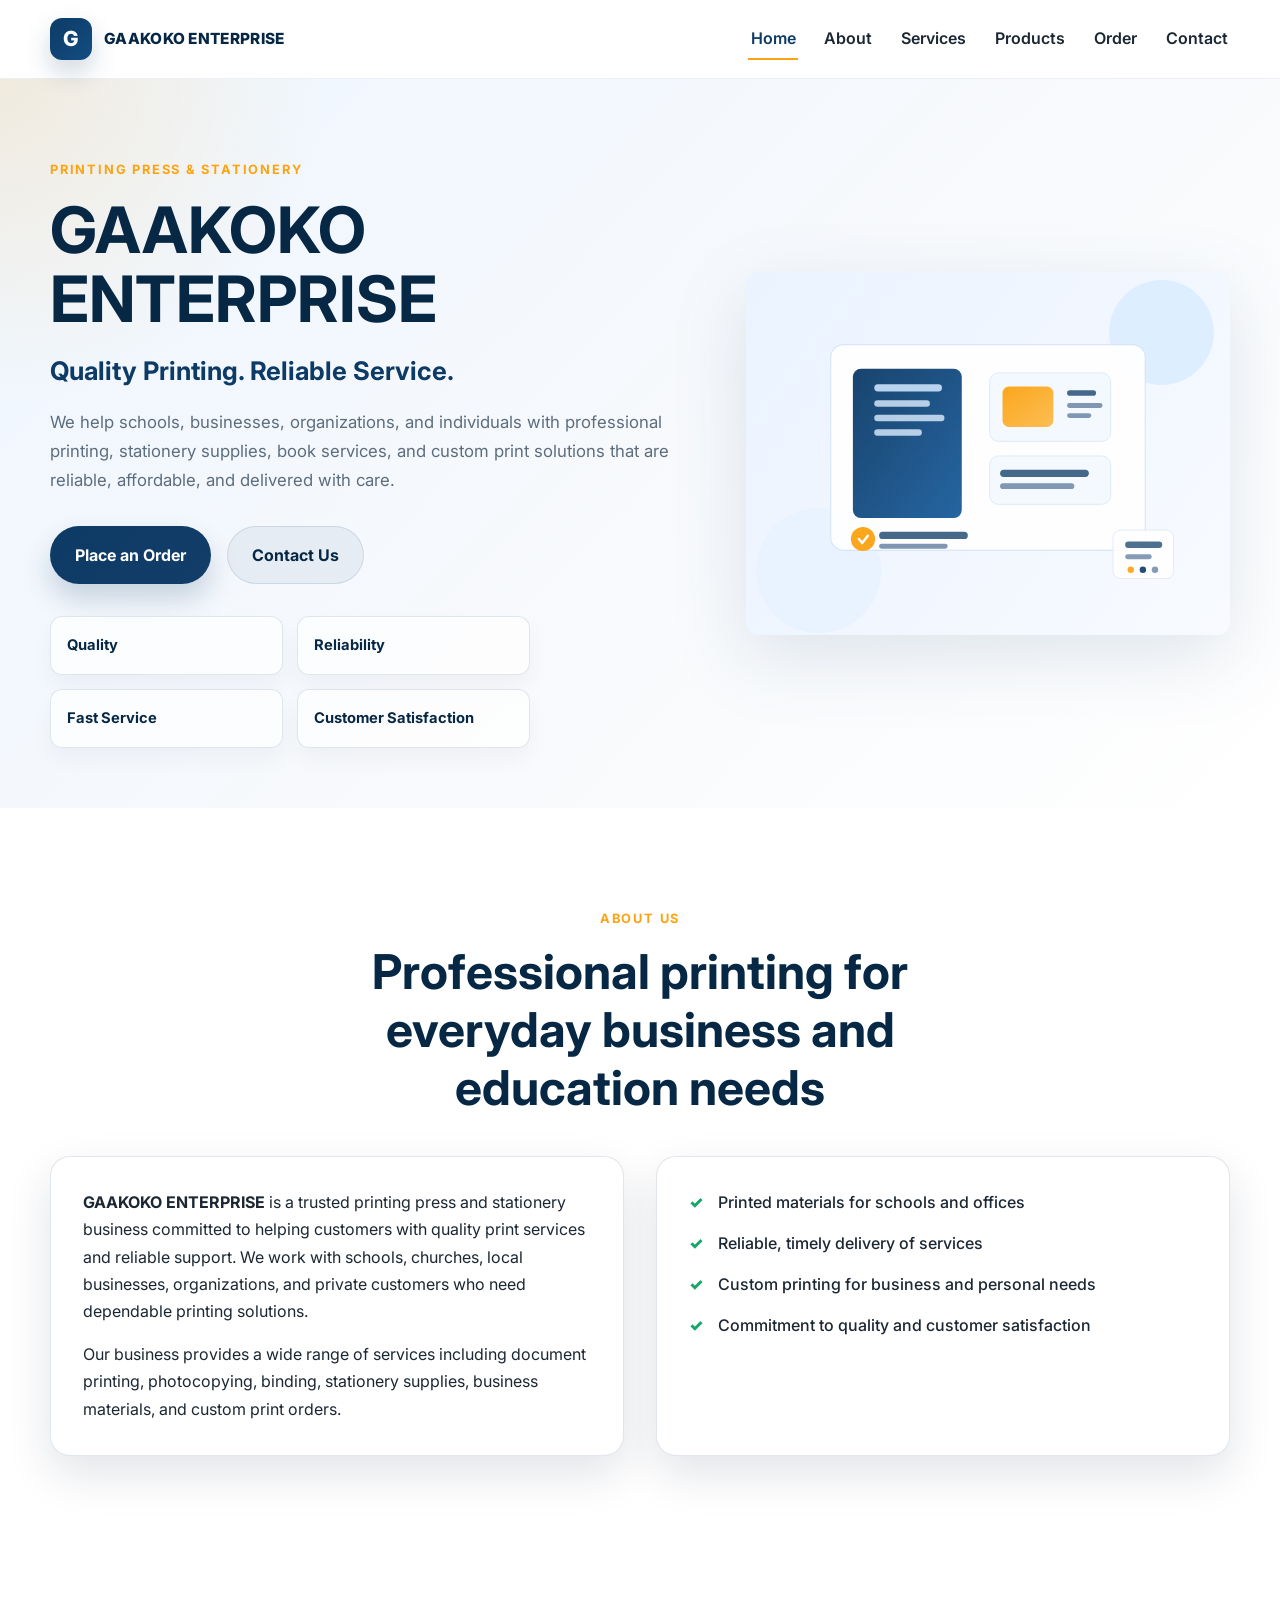
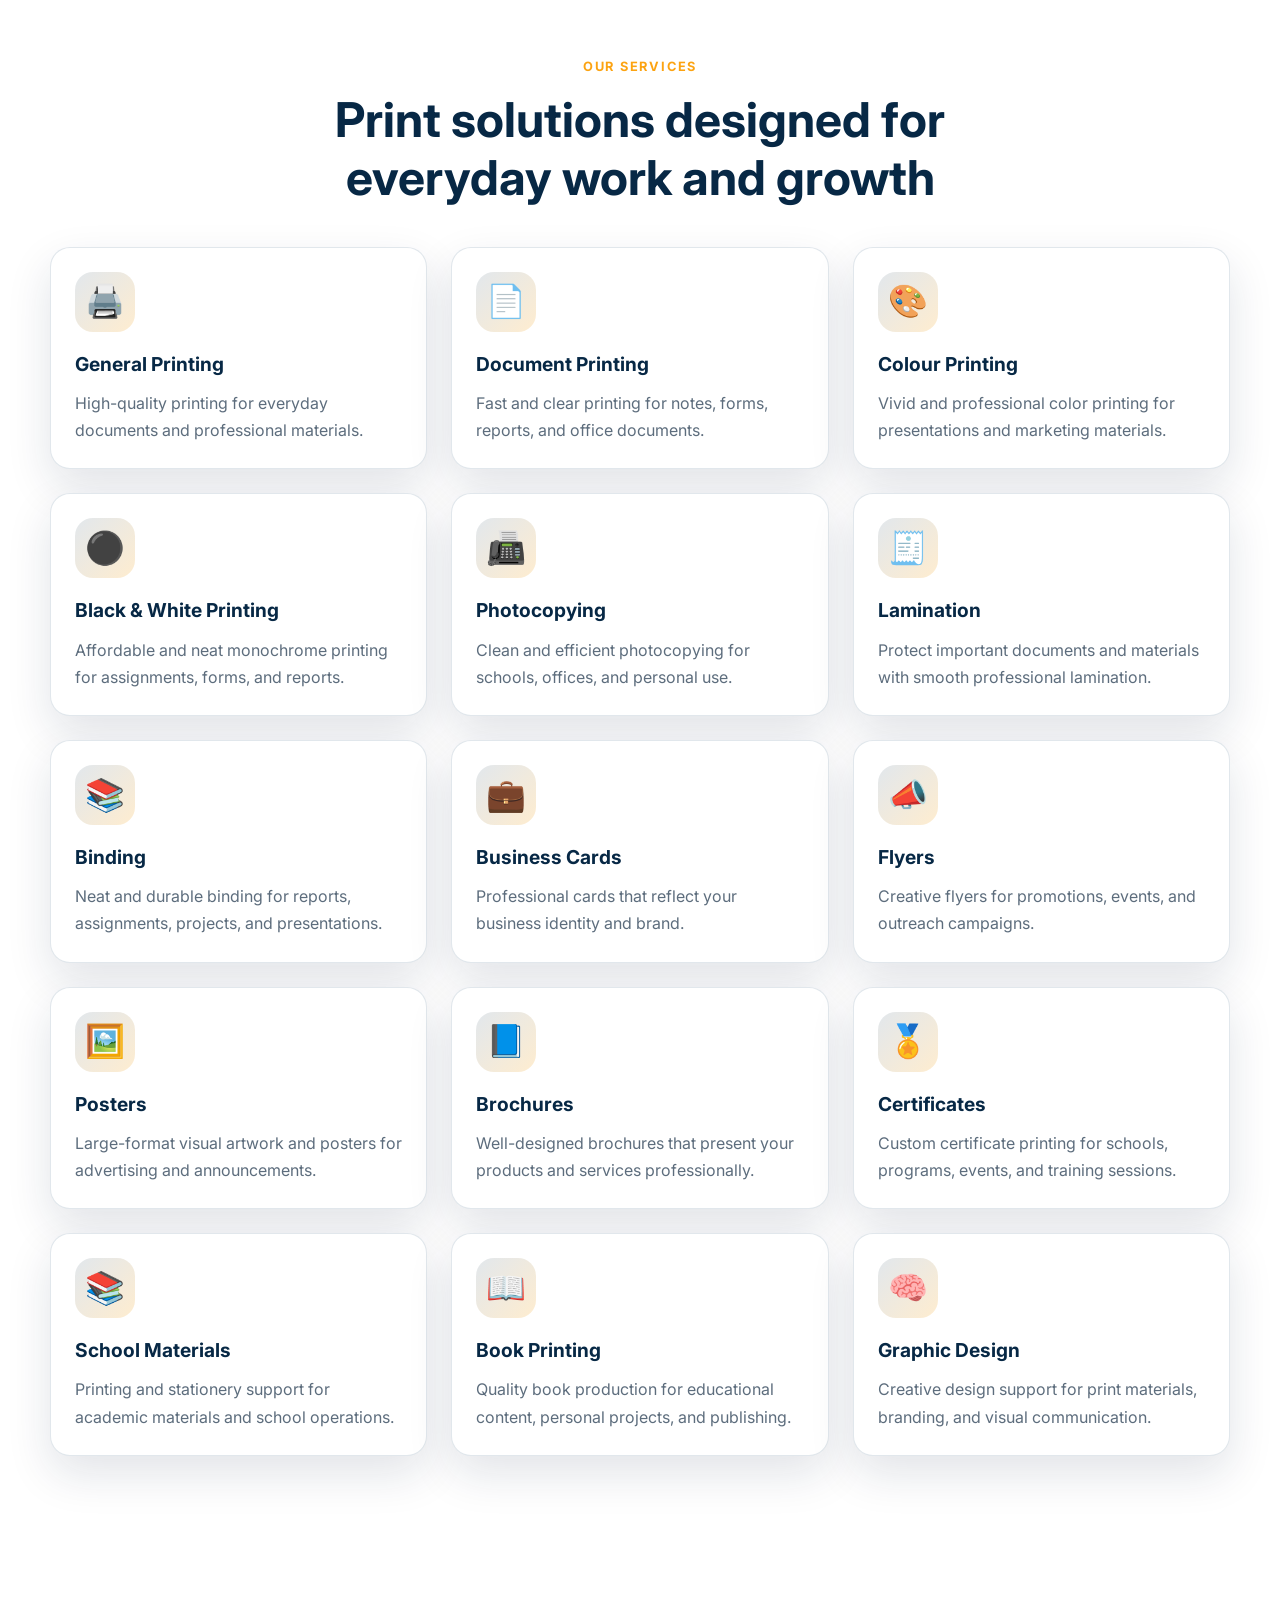
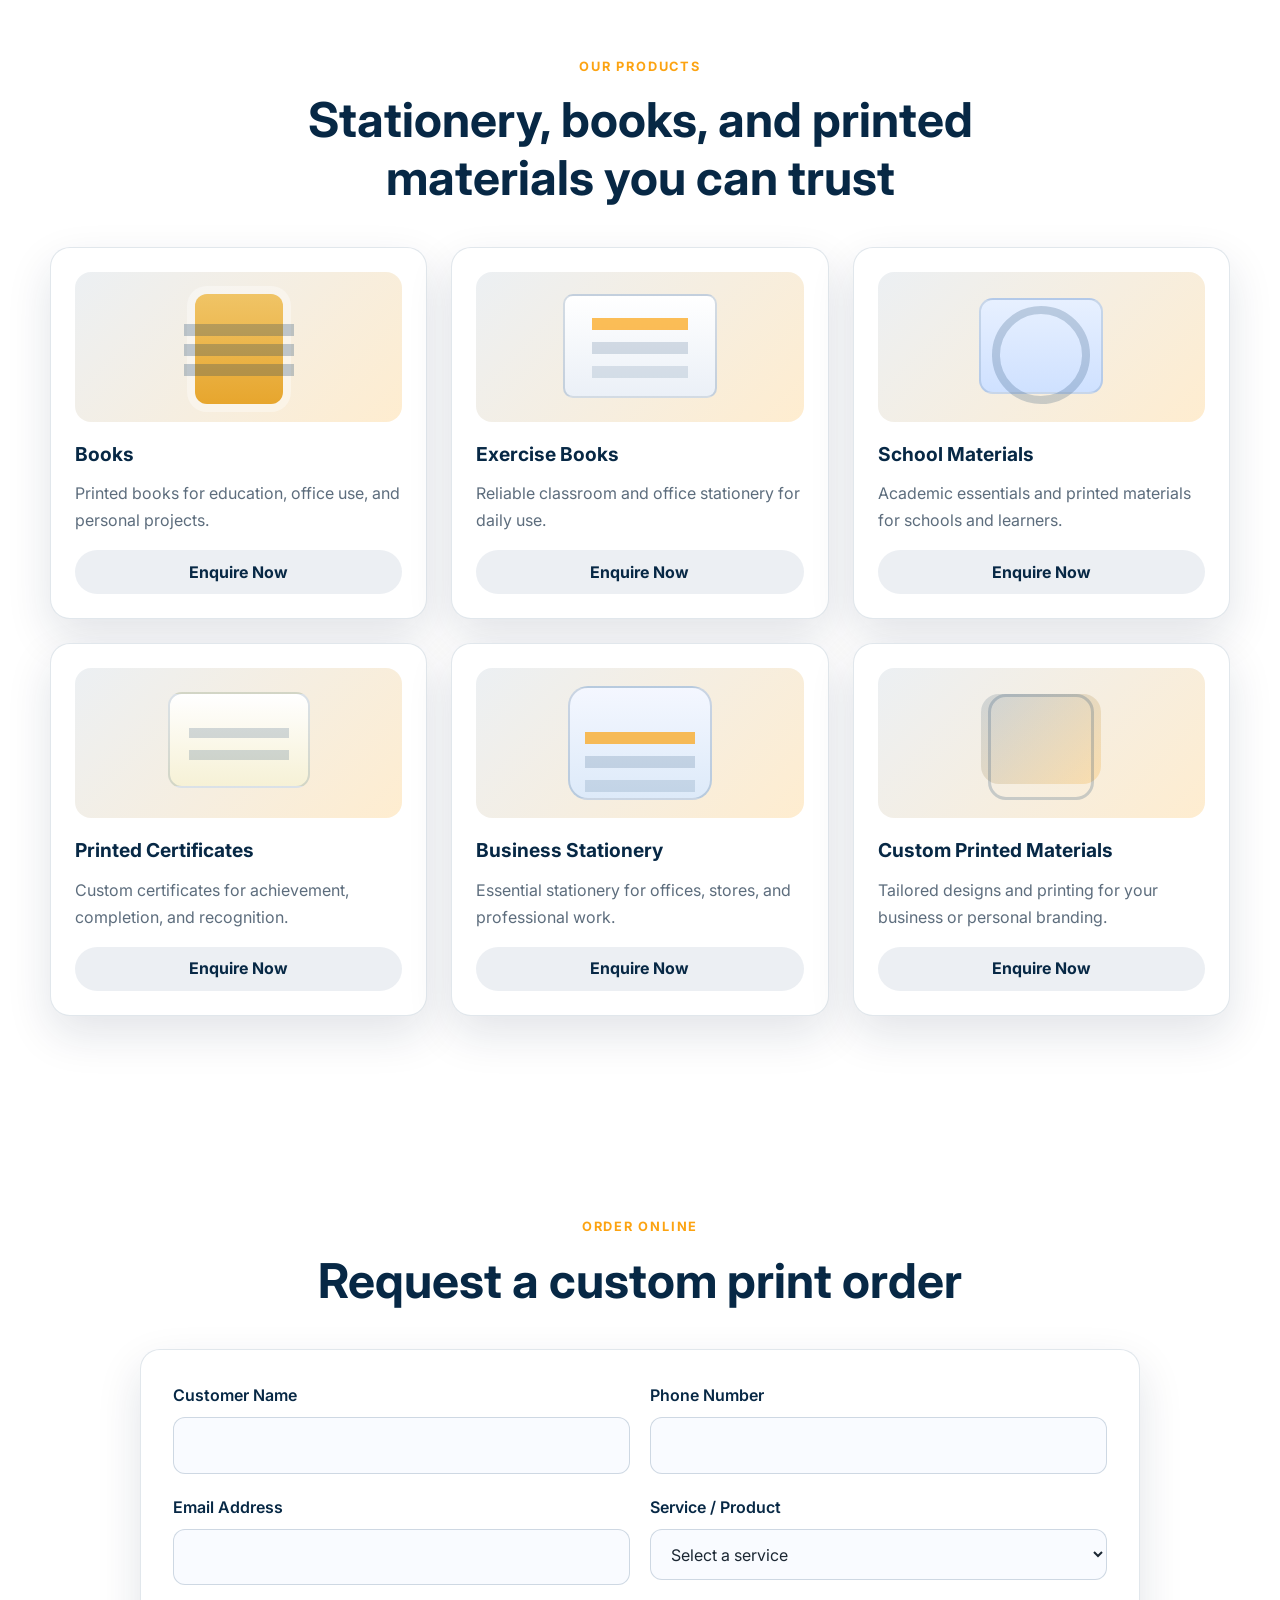
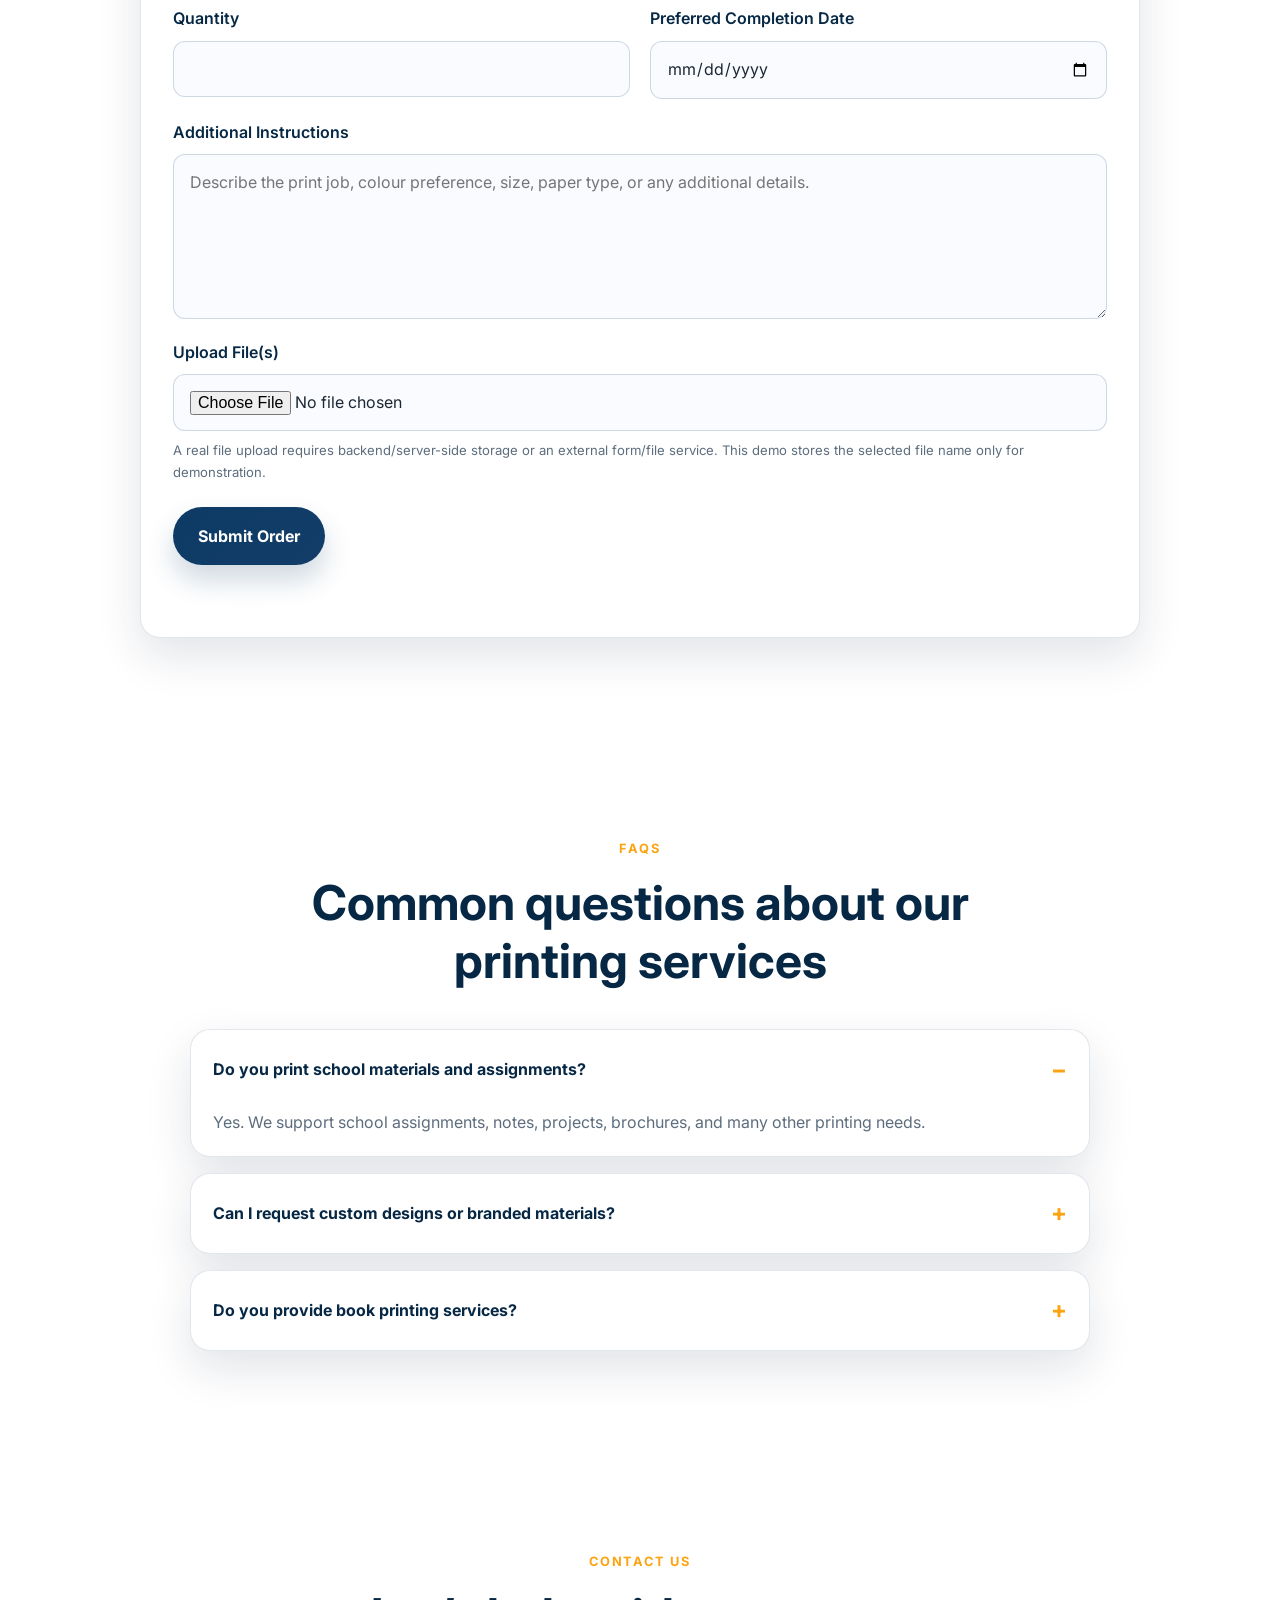
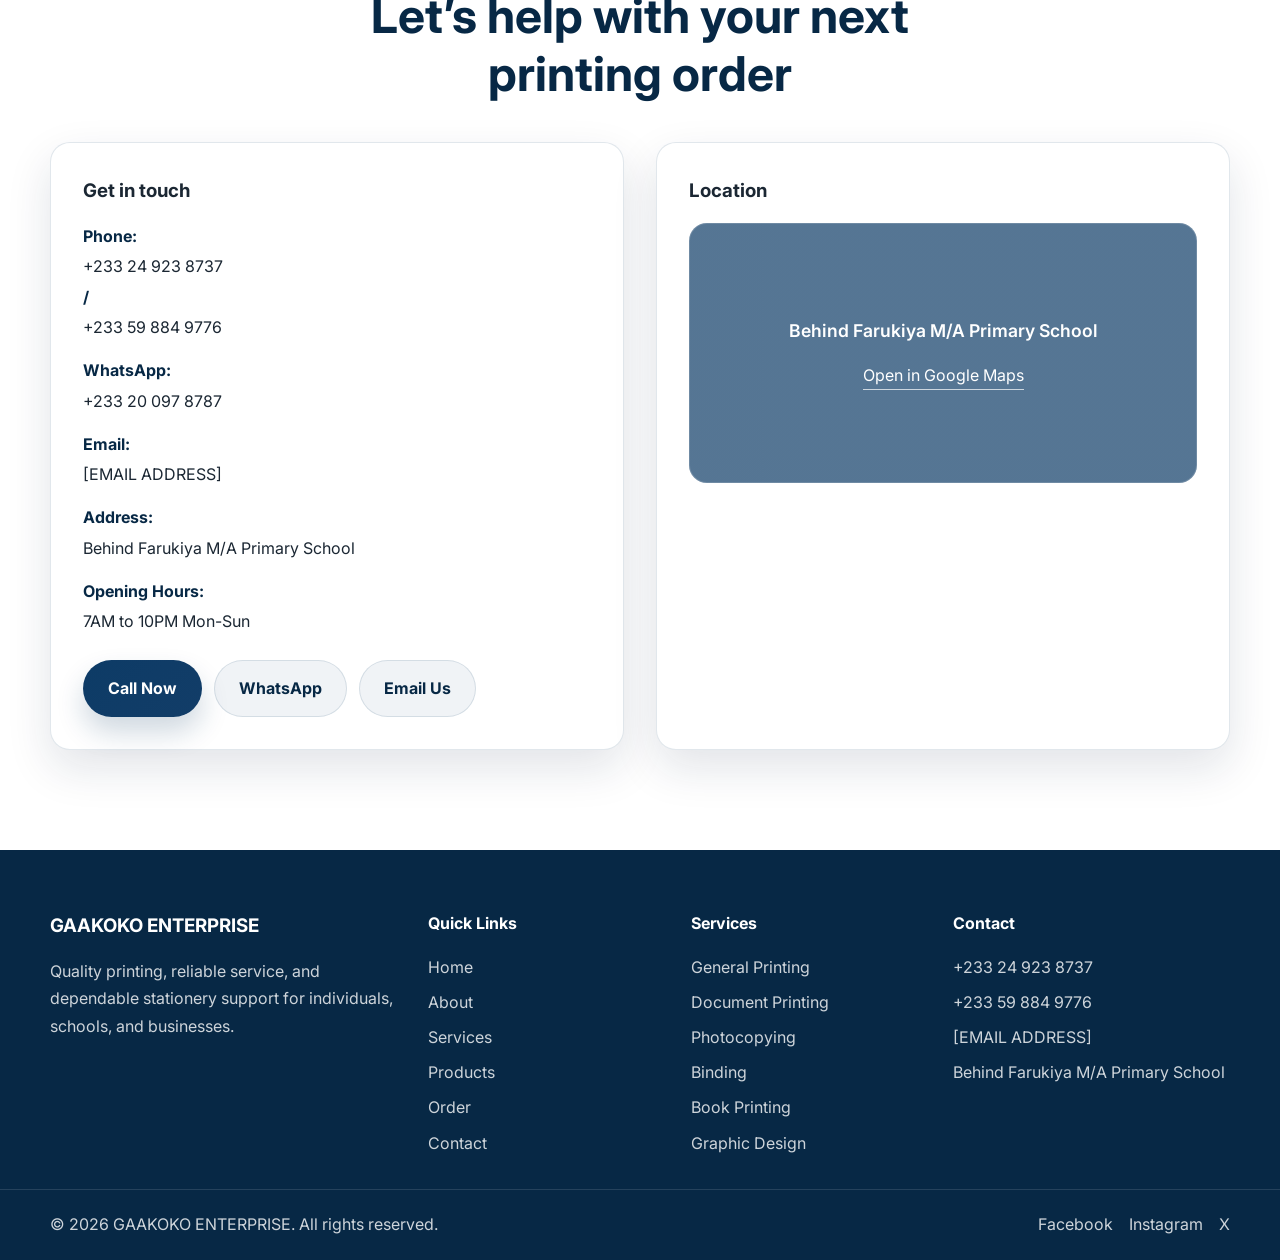
==== index.html @ 183b26bb "Initial website upload" ====
<!DOCTYPE html>
<html lang="en">
  <head>
    <meta charset="UTF-8" />
    <meta name="viewport" content="width=device-width, initial-scale=1.0" />
    <title>GAAKOKO ENTERPRISE | Quality Printing. Reliable Service.</title>
    <meta
      name="description"
      content="GAAKOKO ENTERPRISE provides quality printing, document services, book printing, stationery, and custom printing solutions for homes, schools, businesses, and organizations."
    />
    <meta
      name="keywords"
      content="GAAKOKO ENTERPRISE, printing press, stationery, book printing, document printing, photocopying, branding, Ghana printing business"
    />
    <meta property="og:title" content="GAAKOKO ENTERPRISE" />
    <meta
      property="og:description"
      content="Quality Printing. Reliable Service. Printing, stationery, books, and custom document services."
    />
    <meta property="og:type" content="website" />
    <meta property="og:image" content="images/hero-printing.svg" />
    <link rel="preconnect" href="https://fonts.googleapis.com" />
    <link rel="preconnect" href="https://fonts.gstatic.com" crossorigin />
    <link
      href="https://fonts.googleapis.com/css2?family=Inter:wght@400;500;600;700;800&display=swap"
      rel="stylesheet"
    />
    <link rel="stylesheet" href="style.css" />
  </head>
  <body>
    <header class="site-header">
      <nav class="navbar container" aria-label="Main navigation">
        <a href="#home" class="brand" aria-label="GAAKOKO ENTERPRISE home">
          <span class="brand-mark">G</span>
          <span class="brand-text">GAAKOKO ENTERPRISE</span>
        </a>

        <button class="nav-toggle" aria-label="Open menu" aria-expanded="false">
          <span></span>
          <span></span>
          <span></span>
        </button>

        <div class="nav-menu">
          <ul class="nav-links">
            <li><a href="#home">Home</a></li>
            <li><a href="#about">About</a></li>
            <li><a href="#services">Services</a></li>
            <li><a href="#products">Products</a></li>
            <li><a href="#order">Order</a></li>
            <li><a href="#contact">Contact</a></li>
          </ul>
        </div>
      </nav>
    </header>

    <main>
      <section id="home" class="hero">
        <div class="container hero-inner">
          <div class="hero-content reveal">
            <p class="eyebrow">Printing Press &amp; Stationery</p>
            <h1>GAAKOKO ENTERPRISE</h1>
            <p class="tagline">Quality Printing. Reliable Service.</p>
            <p class="hero-text">
              We help schools, businesses, organizations, and individuals with professional
              printing, stationery supplies, book services, and custom print solutions that are
              reliable, affordable, and delivered with care.
            </p>

            <div class="hero-actions">
              <a href="#order" class="btn btn-primary">Place an Order</a>
              <a href="#contact" class="btn btn-secondary">Contact Us</a>
            </div>

            <div class="hero-highlights" aria-label="Business values">
              <div><strong>Quality</strong></div>
              <div><strong>Reliability</strong></div>
              <div><strong>Fast Service</strong></div>
              <div><strong>Customer Satisfaction</strong></div>
            </div>
          </div>

          <div class="hero-visual reveal">
            <img
              src="images/hero-printing.svg"
              alt="Illustration of printing services and paper materials"
            />
          </div>
        </div>
      </section>

      <section id="about" class="section about">
        <div class="container">
          <div class="section-heading reveal">
            <p class="eyebrow">About Us</p>
            <h2>Professional printing for everyday business and education needs</h2>
          </div>

          <div class="about-grid">
            <div class="about-card reveal">
              <p>
                <strong>GAAKOKO ENTERPRISE</strong> is a trusted printing press and stationery
                business committed to helping customers with quality print services and reliable
                support. We work with schools, churches, local businesses, organizations, and
                private customers who need dependable printing solutions.
              </p>
              <p>
                Our business provides a wide range of services including document printing,
                photocopying, binding, stationery supplies, business materials, and custom print
                orders.
              </p>
            </div>

            <div class="about-card reveal">
              <ul class="check-list">
                <li>Printed materials for schools and offices</li>
                <li>Reliable, timely delivery of services</li>
                <li>Custom printing for business and personal needs</li>
                <li>Commitment to quality and customer satisfaction</li>
              </ul>
            </div>
          </div>
        </div>
      </section>

      <section id="services" class="section services">
        <div class="container">
          <div class="section-heading reveal">
            <p class="eyebrow">Our Services</p>
            <h2>Print solutions designed for everyday work and growth</h2>
          </div>

          <div class="card-grid">
            <article class="service-card reveal">
              <div class="icon">🖨️</div>
              <h3>General Printing</h3>
              <p>High-quality printing for everyday documents and professional materials.</p>
            </article>

            <article class="service-card reveal">
              <div class="icon">📄</div>
              <h3>Document Printing</h3>
              <p>Fast and clear printing for notes, forms, reports, and office documents.</p>
            </article>

            <article class="service-card reveal">
              <div class="icon">🎨</div>
              <h3>Colour Printing</h3>
              <p>Vivid and professional color printing for presentations and marketing materials.</p>
            </article>

            <article class="service-card reveal">
              <div class="icon">⚫</div>
              <h3>Black &amp; White Printing</h3>
              <p>Affordable and neat monochrome printing for assignments, forms, and reports.</p>
            </article>

            <article class="service-card reveal">
              <div class="icon">📠</div>
              <h3>Photocopying</h3>
              <p>Clean and efficient photocopying for schools, offices, and personal use.</p>
            </article>

            <article class="service-card reveal">
              <div class="icon">🧾</div>
              <h3>Lamination</h3>
              <p>Protect important documents and materials with smooth professional lamination.</p>
            </article>

            <article class="service-card reveal">
              <div class="icon">📚</div>
              <h3>Binding</h3>
              <p>Neat and durable binding for reports, assignments, projects, and presentations.</p>
            </article>

            <article class="service-card reveal">
              <div class="icon">💼</div>
              <h3>Business Cards</h3>
              <p>Professional cards that reflect your business identity and brand.</p>
            </article>

            <article class="service-card reveal">
              <div class="icon">📣</div>
              <h3>Flyers</h3>
              <p>Creative flyers for promotions, events, and outreach campaigns.</p>
            </article>

            <article class="service-card reveal">
              <div class="icon">🖼️</div>
              <h3>Posters</h3>
              <p>Large-format visual artwork and posters for advertising and announcements.</p>
            </article>

            <article class="service-card reveal">
              <div class="icon">📘</div>
              <h3>Brochures</h3>
              <p>Well-designed brochures that present your products and services professionally.</p>
            </article>

            <article class="service-card reveal">
              <div class="icon">🏅</div>
              <h3>Certificates</h3>
              <p>Custom certificate printing for schools, programs, events, and training sessions.</p>
            </article>

            <article class="service-card reveal">
              <div class="icon">📚</div>
              <h3>School Materials</h3>
              <p>Printing and stationery support for academic materials and school operations.</p>
            </article>

            <article class="service-card reveal">
              <div class="icon">📖</div>
              <h3>Book Printing</h3>
              <p>Quality book production for educational content, personal projects, and publishing.</p>
            </article>

            <article class="service-card reveal">
              <div class="icon">🧠</div>
              <h3>Graphic Design</h3>
              <p>Creative design support for print materials, branding, and visual communication.</p>
            </article>
          </div>
        </div>
      </section>

      <section id="products" class="section products">
        <div class="container">
          <div class="section-heading reveal">
            <p class="eyebrow">Our Products</p>
            <h2>Stationery, books, and printed materials you can trust</h2>
          </div>

          <div class="card-grid products-grid">
            <article class="product-card reveal">
              <div class="product-visual book" aria-hidden="true"></div>
              <h3>Books</h3>
              <p>Printed books for education, office use, and personal projects.</p>
              <button class="mini-btn" data-product="Books">Enquire Now</button>
            </article>

            <article class="product-card reveal">
              <div class="product-visual notebook" aria-hidden="true"></div>
              <h3>Exercise Books</h3>
              <p>Reliable classroom and office stationery for daily use.</p>
              <button class="mini-btn" data-product="Exercise Books">Enquire Now</button>
            </article>

            <article class="product-card reveal">
              <div class="product-visual school" aria-hidden="true"></div>
              <h3>School Materials</h3>
              <p>Academic essentials and printed materials for schools and learners.</p>
              <button class="mini-btn" data-product="School Materials">Enquire Now</button>
            </article>

            <article class="product-card reveal">
              <div class="product-visual certificate" aria-hidden="true"></div>
              <h3>Printed Certificates</h3>
              <p>Custom certificates for achievement, completion, and recognition.</p>
              <button class="mini-btn" data-product="Printed Certificates">Enquire Now</button>
            </article>

            <article class="product-card reveal">
              <div class="product-visual stationery" aria-hidden="true"></div>
              <h3>Business Stationery</h3>
              <p>Essential stationery for offices, stores, and professional work.</p>
              <button class="mini-btn" data-product="Business Stationery">Enquire Now</button>
            </article>

            <article class="product-card reveal">
              <div class="product-visual custom" aria-hidden="true"></div>
              <h3>Custom Printed Materials</h3>
              <p>Tailored designs and printing for your business or personal branding.</p>
              <button class="mini-btn" data-product="Custom Printed Materials">Enquire Now</button>
            </article>
          </div>
        </div>
      </section>

      <section id="order" class="section order">
        <div class="container">
          <div class="section-heading reveal">
            <p class="eyebrow">Order Online</p>
            <h2>Request a custom print order</h2>
          </div>

          <div class="order-wrapper reveal">
            <form id="orderForm" novalidate>
              <div class="form-grid">
                <div class="field">
                  <label for="customerName">Customer Name</label>
                  <input id="customerName" name="customerName" type="text" required />
                </div>

                <div class="field">
                  <label for="phoneNumber">Phone Number</label>
                  <input id="phoneNumber" name="phoneNumber" type="tel" required />
                </div>

                <div class="field">
                  <label for="emailAddress">Email Address</label>
                  <input id="emailAddress" name="emailAddress" type="email" required />
                </div>

                <div class="field">
                  <label for="serviceSelect">Service / Product</label>
                  <select id="serviceSelect" name="serviceSelect" required>
                    <option value="">Select a service</option>
                    <option value="General Printing">General Printing</option>
                    <option value="Document Printing">Document Printing</option>
                    <option value="Colour Printing">Colour Printing</option>
                    <option value="Black & White Printing">Black & White Printing</option>
                    <option value="Photocopying">Photocopying</option>
                    <option value="Lamination">Lamination</option>
                    <option value="Binding">Binding</option>
                    <option value="Business Cards">Business Cards</option>
                    <option value="Flyers">Flyers</option>
                    <option value="Posters">Posters</option>
                    <option value="Brochures">Brochures</option>
                    <option value="Certificates">Certificates</option>
                    <option value="School Materials">School Materials</option>
                    <option value="Book Printing">Book Printing</option>
                    <option value="Graphic Design">Graphic Design</option>
                    <option value="Books">Books</option>
                    <option value="Exercise Books">Exercise Books</option>
                    <option value="Business Stationery">Business Stationery</option>
                    <option value="Custom Printed Materials">Custom Printed Materials</option>
                  </select>
                </div>

                <div class="field">
                  <label for="quantity">Quantity</label>
                  <input id="quantity" name="quantity" type="number" min="1" required />
                </div>

                <div class="field">
                  <label for="completionDate">Preferred Completion Date</label>
                  <input id="completionDate" name="completionDate" type="date" required />
                </div>

                <div class="field full-width">
                  <label for="instructions">Additional Instructions</label>
                  <textarea
                    id="instructions"
                    name="instructions"
                    rows="5"
                    placeholder="Describe the print job, colour preference, size, paper type, or any additional details."
                  ></textarea>
                </div>

                <div class="field full-width upload-field">
                  <label for="fileUpload">Upload File(s)</label>
                  <input id="fileUpload" name="fileUpload" type="file" accept=".pdf,.doc,.docx,.png,.jpg,.jpeg,.psd,.cdr" />
                  <small>
                    A real file upload requires backend/server-side storage or an external form/file
                    service. This demo stores the selected file name only for demonstration.
                  </small>
                </div>
              </div>

              <div class="form-actions">
                <button type="submit" class="btn btn-primary submit-btn">Submit Order</button>
              </div>

              <div id="formMessage" class="form-message" aria-live="polite"></div>
            </form>
          </div>
        </div>
      </section>

      <section class="section faq">
        <div class="container">
          <div class="section-heading reveal">
            <p class="eyebrow">FAQs</p>
            <h2>Common questions about our printing services</h2>
          </div>

          <div class="faq-list reveal">
            <div class="faq-item active">
              <button class="faq-question" type="button" aria-expanded="true">
                Do you print school materials and assignments?
              </button>
              <div class="faq-answer">
                <p>Yes. We support school assignments, notes, projects, brochures, and many other printing needs.</p>
              </div>
            </div>

            <div class="faq-item">
              <button class="faq-question" type="button" aria-expanded="false">
                Can I request custom designs or branded materials?
              </button>
              <div class="faq-answer">
                <p>Yes. We can help with custom printed materials and design support for business and personal use.</p>
              </div>
            </div>

            <div class="faq-item">
              <button class="faq-question" type="button" aria-expanded="false">
                Do you provide book printing services?
              </button>
              <div class="faq-answer">
                <p>Yes. We offer book printing services and other stationery and publication support.</p>
              </div>
            </div>
          </div>
        </div>
      </section>

      <section id="contact" class="section contact">
        <div class="container">
          <div class="section-heading reveal">
            <p class="eyebrow">Contact Us</p>
            <h2>Let’s help with your next printing order</h2>
          </div>

          <div class="contact-grid">
            <div class="contact-card reveal">
              <h3>Get in touch</h3>
              <ul class="contact-list">
                <li>
                  <span>Phone:</span>
                  <a href="tel:+233249238737">+233 24 923 8737</a>
                  <span>/</span>
                  <a href="tel:+233598849776">+233 59 884 9776</a>
                </li>
                <li>
                  <span>WhatsApp:</span>
                  <a href="https://wa.me/233200978787" target="_blank" rel="noreferrer">+233 20 097 8787</a>
                </li>
                <li>
                  <span>Email:</span>
                  <a href="mailto:[EMAIL ADDRESS]">[EMAIL ADDRESS]</a>
                </li>
                <li>
                  <span>Address:</span>
                  <p>Behind Farukiya M/A Primary School</p>
                </li>
                <li>
                  <span>Opening Hours:</span>
                  <p>7AM to 10PM Mon-Sun</p>
                </li>
              </ul>

              <div class="contact-actions">
                <a href="tel:+233249238737" class="btn btn-primary">Call Now</a>
                <a href="https://wa.me/233200978787" class="btn btn-secondary" target="_blank" rel="noreferrer">WhatsApp</a>
                <a href="mailto:[EMAIL ADDRESS]" class="btn btn-secondary">Email Us</a>
              </div>
            </div>

            <div class="map-card reveal">
              <h3>Location</h3>
              <div class="map-box" aria-label="Business location map placeholder">
                <p>Behind Farukiya M/A Primary School</p>
                <a
                  href="https://maps.google.com/?q=Behind+Farukiya+M%2FA+Primary+School"
                  target="_blank"
                  rel="noreferrer"
                >
                  Open in Google Maps
                </a>
              </div>
            </div>
          </div>
        </div>
      </section>
    </main>

    <footer class="site-footer">
      <div class="container footer-grid">
        <div>
          <h3>GAAKOKO ENTERPRISE</h3>
          <p>
            Quality printing, reliable service, and dependable stationery support for individuals,
            schools, and businesses.
          </p>
        </div>

        <div>
          <h4>Quick Links</h4>
          <ul>
            <li><a href="#home">Home</a></li>
            <li><a href="#about">About</a></li>
            <li><a href="#services">Services</a></li>
            <li><a href="#products">Products</a></li>
            <li><a href="#order">Order</a></li>
            <li><a href="#contact">Contact</a></li>
          </ul>
        </div>

        <div>
          <h4>Services</h4>
          <ul>
            <li>General Printing</li>
            <li>Document Printing</li>
            <li>Photocopying</li>
            <li>Binding</li>
            <li>Book Printing</li>
            <li>Graphic Design</li>
          </ul>
        </div>

        <div>
          <h4>Contact</h4>
          <ul>
            <li>+233 24 923 8737</li>
            <li>+233 59 884 9776</li>
            <li>[EMAIL ADDRESS]</li>
            <li>Behind Farukiya M/A Primary School</li>
          </ul>
        </div>
      </div>

      <div class="footer-bottom">
        <div class="container footer-bottom-inner">
          <p>© <span id="year"></span> GAAKOKO ENTERPRISE. All rights reserved.</p>
          <div class="socials" aria-label="Social media">
            <a href="#" aria-label="Facebook">Facebook</a>
            <a href="#" aria-label="Instagram">Instagram</a>
            <a href="#" aria-label="X">X</a>
          </div>
        </div>
      </div>
    </footer>

    <button class="scroll-top" type="button" aria-label="Scroll to top">↑</button>

    <script src="script.js"></script>
  </body>
</html>
---- style.css ----
* {
  margin: 0;
  padding: 0;
  box-sizing: border-box;
}

:root {
  --primary: #0d3b66;
  --primary-dark: #072845;
  --accent: #fca311;
  --accent-soft: #ffd166;
  --secondary: #d9eaf7;
  --light: #f7f9fc;
  --white: #ffffff;
  --text: #1b2733;
  --muted: #5d6d7d;
  --border: rgba(13, 59, 102, 0.12);
  --shadow: 0 18px 45px rgba(16, 35, 63, 0.12);
  --radius: 20px;
  --radius-sm: 12px;
  --container: 1180px;
}

html {
  scroll-behavior: smooth;
}

body {
  font-family: "Inter", sans-serif;
  color: var(--text);
  background: var(--white);
  line-height: 1.7;
}

img {
  max-width: 100%;
  display: block;
}

a {
  text-decoration: none;
  color: inherit;
}

button,
input,
select,
textarea {
  font: inherit;
}

button {
  cursor: pointer;
}

.container {
  width: min(var(--container), calc(100% - 2rem));
  margin: 0 auto;
}

.section {
  padding: 100px 0;
}

.eyebrow {
  font-size: 0.8rem;
  letter-spacing: 0.14em;
  text-transform: uppercase;
  color: var(--accent);
  font-weight: 700;
  margin-bottom: 14px;
}

.section-heading {
  margin-bottom: 2.5rem;
  text-align: center;
}

.section-heading h2 {
  font-size: clamp(2rem, 4vw, 3rem);
  color: var(--primary-dark);
  line-height: 1.2;
  max-width: 700px;
  margin: 0 auto;
}

.site-header {
  position: sticky;
  top: 0;
  z-index: 1000;
  background: rgba(255, 255, 255, 0.96);
  backdrop-filter: blur(10px);
  border-bottom: 1px solid rgba(13, 59, 102, 0.08);
}

.navbar {
  display: flex;
  align-items: center;
  justify-content: space-between;
  min-height: 78px;
  position: relative;
}

.brand {
  display: inline-flex;
  align-items: center;
  gap: 0.75rem;
  font-weight: 800;
  color: var(--primary-dark);
}

.brand-mark {
  width: 42px;
  height: 42px;
  background: linear-gradient(135deg, var(--primary), #134d82);
  color: var(--white);
  border-radius: 12px;
  display: grid;
  place-items: center;
  font-size: 1.3rem;
  box-shadow: 0 12px 26px rgba(13, 59, 102, 0.2);
}

.brand-text {
  font-size: 0.96rem;
  letter-spacing: 0.02em;
}

.nav-menu {
  display: flex;
  align-items: center;
}

.nav-links {
  display: flex;
  align-items: center;
  gap: 1.5rem;
  list-style: none;
}

.nav-links a {
  position: relative;
  color: var(--text);
  font-weight: 600;
  padding: 0.5rem 0.15rem;
  transition: color 0.2s ease;
}

.nav-links a::after {
  content: "";
  position: absolute;
  left: 0;
  bottom: -4px;
  width: 100%;
  height: 2px;
  background: var(--accent);
  transform: scaleX(0);
  transform-origin: left;
  transition: transform 0.25s ease;
}

.nav-links a:hover,
.nav-links a.active {
  color: var(--primary);
}

.nav-links a:hover::after,
.nav-links a.active::after {
  transform: scaleX(1);
}

.nav-toggle {
  display: none;
  border: none;
  background: transparent;
  width: 46px;
  height: 46px;
  border-radius: 12px;
  position: relative;
}

.nav-toggle span {
  display: block;
  width: 24px;
  height: 3px;
  background: var(--primary-dark);
  border-radius: 999px;
  margin: 5px auto;
  transition: transform 0.25s ease, opacity 0.25s ease;
}

.hero {
  background:
    radial-gradient(circle at top left, rgba(252, 163, 17, 0.14), transparent 22%),
    linear-gradient(135deg, #eef6ff 0%, #f7f9fc 52%, #ffffff 100%);
  padding: 80px 0 60px;
}

.hero-inner {
  display: grid;
  grid-template-columns: 1.15fr 0.85fr;
  align-items: center;
  gap: 2.5rem;
}

.hero-content h1 {
  font-size: clamp(2.5rem, 5vw, 4.25rem);
  line-height: 1.08;
  margin-bottom: 1rem;
  color: var(--primary-dark);
}

.tagline {
  font-size: clamp(1.15rem, 2vw, 1.6rem);
  color: var(--primary);
  font-weight: 700;
  margin-bottom: 1rem;
}

.hero-text {
  max-width: 620px;
  color: var(--muted);
  font-size: 1.05rem;
}

.hero-actions {
  display: flex;
  flex-wrap: wrap;
  gap: 1rem;
  margin-top: 2rem;
}

.btn {
  display: inline-flex;
  align-items: center;
  justify-content: center;
  min-height: 52px;
  padding: 0.9rem 1.5rem;
  border-radius: 999px;
  font-weight: 700;
  border: 1px solid transparent;
  transition: transform 0.2s ease, box-shadow 0.2s ease, background 0.2s ease;
}

.btn:hover {
  transform: translateY(-2px);
}

.btn-primary {
  background: linear-gradient(135deg, var(--primary), #123d68);
  color: var(--white);
  box-shadow: 0 15px 28px rgba(13, 59, 102, 0.2);
}

.btn-secondary {
  background: rgba(13, 59, 102, 0.06);
  color: var(--primary-dark);
  border-color: rgba(13, 59, 102, 0.12);
}

.hero-highlights {
  display: grid;
  grid-template-columns: repeat(2, minmax(160px, 1fr));
  gap: 0.85rem;
  margin-top: 2rem;
  max-width: 480px;
}

.hero-highlights div {
  background: rgba(255, 255, 255, 0.7);
  border: 1px solid var(--border);
  border-radius: var(--radius-sm);
  padding: 1rem 1rem;
  font-size: 0.92rem;
  color: var(--primary-dark);
  box-shadow: 0 12px 22px rgba(17, 28, 46, 0.04);
}

.hero-visual {
  display: flex;
  justify-content: center;
  align-items: center;
}

.hero-visual img {
  width: min(100%, 520px);
  filter: drop-shadow(0 22px 36px rgba(13, 59, 102, 0.12));
}

.about-grid,
.contact-grid {
  display: grid;
  grid-template-columns: repeat(2, minmax(0, 1fr));
  gap: 2rem;
}

.about-card,
.contact-card,
.map-card,
.order-wrapper,
.faq-item,
.service-card,
.product-card {
  background: var(--white);
  border-radius: var(--radius);
  border: 1px solid var(--border);
  box-shadow: var(--shadow);
}

.about-card,
.contact-card,
.map-card,
.order-wrapper {
  padding: 2rem;
}

.about-card p + p {
  margin-top: 1rem;
}

.check-list {
  list-style: none;
  display: grid;
  gap: 0.85rem;
  padding-left: 0;
}

.check-list li {
  position: relative;
  padding-left: 1.8rem;
  color: var(--text);
  font-weight: 500;
}

.check-list li::before {
  content: "✓";
  position: absolute;
  left: 0;
  top: 0;
  color: #1aa66a;
  font-weight: 900;
}

.card-grid {
  display: grid;
  grid-template-columns: repeat(3, minmax(0, 1fr));
  gap: 1.5rem;
}

.service-card,
.product-card {
  padding: 1.5rem;
  transition: transform 0.25s ease, box-shadow 0.25s ease, border-color 0.25s ease;
}

.service-card:hover,
.product-card:hover {
  transform: translateY(-6px);
  border-color: rgba(13, 59, 102, 0.18);
  box-shadow: 0 22px 38px rgba(17, 28, 46, 0.12);
}

.icon {
  width: 60px;
  height: 60px;
  border-radius: 18px;
  display: grid;
  place-items: center;
  font-size: 2rem;
  background: linear-gradient(135deg, rgba(13, 59, 102, 0.12), rgba(252, 163, 17, 0.2));
  margin-bottom: 1rem;
}

.service-card h3,
.product-card h3 {
  color: var(--primary-dark);
  font-size: 1.2rem;
  margin-bottom: 0.6rem;
}

.service-card p,
.product-card p {
  color: var(--muted);
}

.products-grid {
  grid-template-columns: repeat(3, minmax(0, 1fr));
}

.product-visual {
  height: 150px;
  border-radius: 16px;
  margin-bottom: 1rem;
  position: relative;
  overflow: hidden;
  background: linear-gradient(135deg, rgba(13, 59, 102, 0.08), rgba(252, 163, 17, 0.2));
}

.product-visual::before,
.product-visual::after {
  content: "";
  position: absolute;
}

.book::before {
  width: 88px;
  height: 110px;
  background: linear-gradient(180deg, #f0c466, #e7a62e);
  left: 50%;
  top: 22px;
  transform: translateX(-50%);
  border-radius: 12px;
  box-shadow: 0 0 0 8px rgba(255, 255, 255, 0.35);
}

.book::after {
  width: 110px;
  height: 12px;
  background: rgba(13, 59, 102, 0.25);
  left: 50%;
  top: 52px;
  transform: translateX(-50%);
  box-shadow: 0 20px 0 rgba(13, 59, 102, 0.25), 0 40px 0 rgba(13, 59, 102, 0.25);
}

.notebook::before {
  width: 150px;
  height: 100px;
  left: 50%;
  top: 22px;
  transform: translateX(-50%);
  background: linear-gradient(180deg, #fff, #ebf0f7);
  border-radius: 10px;
  border: 2px solid rgba(13, 59, 102, 0.18);
}

.notebook::after {
  width: 96px;
  height: 12px;
  background: rgba(252, 163, 17, 0.7);
  left: 50%;
  top: 46px;
  transform: translateX(-50%);
  box-shadow: 0 24px 0 rgba(13, 59, 102, 0.16), 0 48px 0 rgba(13, 59, 102, 0.12);
}

.school::before {
  width: 120px;
  height: 92px;
  left: 50%;
  top: 26px;
  transform: translateX(-50%);
  background: linear-gradient(180deg, #e7f0ff, #cfe1ff);
  border-radius: 14px;
  border: 2px solid rgba(13, 59, 102, 0.14);
}

.school::after {
  width: 82px;
  height: 82px;
  left: 50%;
  top: 34px;
  transform: translateX(-50%);
  border-radius: 50%;
  border: 8px solid rgba(13, 59, 102, 0.2);
}

.certificate::before {
  width: 138px;
  height: 92px;
  left: 50%;
  top: 24px;
  transform: translateX(-50%);
  background: linear-gradient(180deg, #fff, #f6f1d6);
  border-radius: 14px;
  border: 2px solid rgba(13, 59, 102, 0.15);
}

.certificate::after {
  width: 100px;
  height: 10px;
  left: 50%;
  top: 60px;
  transform: translateX(-50%);
  background: rgba(13, 59, 102, 0.18);
  box-shadow: 0 22px 0 rgba(13, 59, 102, 0.18);
}

.stationery::before {
  width: 140px;
  height: 110px;
  left: 50%;
  top: 18px;
  transform: translateX(-50%);
  background: linear-gradient(180deg, #f4f7ff, #ddeaf9);
  border-radius: 20px;
  border: 2px solid rgba(13, 59, 102, 0.18);
}

.stationery::after {
  width: 110px;
  height: 12px;
  background: rgba(252, 163, 17, 0.7);
  left: 50%;
  top: 64px;
  transform: translateX(-50%);
  box-shadow: 0 24px 0 rgba(13, 59, 102, 0.16), 0 48px 0 rgba(13, 59, 102, 0.13);
}

.custom::before {
  width: 120px;
  height: 90px;
  left: 50%;
  top: 26px;
  transform: translateX(-50%);
  background: linear-gradient(135deg, rgba(13, 59, 102, 0.15), rgba(252, 163, 17, 0.22));
  border-radius: 18px;
}

.custom::after {
  width: 100px;
  height: 100px;
  left: 50%;
  top: 26px;
  transform: translateX(-50%);
  border: 3px solid rgba(13, 59, 102, 0.2);
  border-radius: 18px;
}

.mini-btn {
  margin-top: 1rem;
  width: 100%;
  border: none;
  background: rgba(13, 59, 102, 0.08);
  color: var(--primary-dark);
  min-height: 44px;
  border-radius: 999px;
  font-weight: 700;
  transition: background 0.2s ease, color 0.2s ease;
}

.mini-btn:hover {
  background: var(--primary);
  color: var(--white);
}

.order-wrapper {
  max-width: 1000px;
  margin: 0 auto;
}

.form-grid {
  display: grid;
  grid-template-columns: repeat(2, minmax(0, 1fr));
  gap: 1.25rem;
}

.field {
  display: flex;
  flex-direction: column;
  gap: 0.5rem;
}

.field label {
  font-weight: 600;
  color: var(--primary-dark);
}

.field input,
.field select,
.field textarea {
  width: 100%;
  padding: 0.85rem 1rem;
  border: 1px solid rgba(13, 59, 102, 0.18);
  border-radius: 12px;
  background: #f9fbff;
  color: var(--text);
  transition: border-color 0.2s ease, box-shadow 0.2s ease;
}

.field input:focus,
.field select:focus,
.field textarea:focus {
  outline: none;
  border-color: rgba(13, 59, 102, 0.4);
  box-shadow: 0 0 0 4px rgba(13, 59, 102, 0.06);
}

.full-width {
  grid-column: 1 / -1;
}

.upload-field small {
  color: var(--muted);
  font-size: 0.82rem;
}

.form-actions {
  margin-top: 1.5rem;
  display: flex;
  justify-content: flex-start;
}

.form-message {
  margin-top: 1rem;
  font-weight: 600;
  min-height: 24px;
}

.form-message.success {
  color: #0d8b5c;
}

.form-message.error {
  color: #c0392b;
}

.faq-list {
  max-width: 900px;
  margin: 0 auto;
  display: grid;
  gap: 1rem;
}

.faq-item {
  overflow: hidden;
}

.faq-question {
  width: 100%;
  background: transparent;
  padding: 1.2rem 1.4rem;
  border: none;
  text-align: left;
  font-weight: 700;
  color: var(--primary-dark);
  display: flex;
  align-items: center;
  justify-content: space-between;
  gap: 0.75rem;
}

.faq-question::after {
  content: "+";
  font-size: 1.5rem;
  color: var(--accent);
}

.faq-item.active .faq-question::after {
  content: "−";
}

.faq-answer {
  max-height: 0;
  overflow: hidden;
  transition: max-height 0.3s ease;
}

.faq-item.active .faq-answer {
  max-height: 200px;
}

.faq-answer p {
  padding: 0 1.4rem 1.2rem;
  color: var(--muted);
}

.contact-list {
  list-style: none;
  display: grid;
  gap: 1rem;
  margin-top: 1rem;
  color: var(--text);
}

.contact-list li {
  display: grid;
  gap: 0.2rem;
}

.contact-list span {
  font-weight: 700;
  color: var(--primary-dark);
}

.contact-actions {
  margin-top: 1.5rem;
  display: flex;
  flex-wrap: wrap;
  gap: 0.75rem;
}

.map-box {
  margin-top: 1rem;
  min-height: 260px;
  display: flex;
  flex-direction: column;
  justify-content: center;
  align-items: center;
  text-align: center;
  padding: 2rem;
  border-radius: 18px;
  background:
    linear-gradient(rgba(13, 59, 102, 0.7), rgba(13, 59, 102, 0.7)),
    url("https://images.unsplash.com/photo-1524661135-423995f22d0b?auto=format&fit=crop&w=1200&q=80") center/cover no-repeat;
  color: var(--white);
  box-shadow: inset 0 0 0 1px rgba(255, 255, 255, 0.15);
}

.map-box p {
  font-size: 1.1rem;
  font-weight: 600;
}

.map-box a {
  margin-top: 1rem;
  color: var(--white);
  border-bottom: 1px solid rgba(255, 255, 255, 0.7);
}

.site-footer {
  background: var(--primary-dark);
  color: rgba(255, 255, 255, 0.8);
  padding-top: 60px;
}

.footer-grid {
  display: grid;
  grid-template-columns: 1.5fr 1fr 1fr 1.2fr;
  gap: 2rem;
  padding-bottom: 2rem;
}

.site-footer h3,
.site-footer h4 {
  margin-bottom: 1rem;
  color: var(--white);
}

.site-footer ul {
  list-style: none;
  display: grid;
  gap: 0.5rem;
}

.site-footer a {
  color: rgba(255, 255, 255, 0.8);
}

.footer-bottom {
  border-top: 1px solid rgba(255, 255, 255, 0.12);
}

.footer-bottom-inner {
  min-height: 70px;
  display: flex;
  align-items: center;
  justify-content: space-between;
  gap: 1rem;
}

.socials {
  display: flex;
  align-items: center;
  gap: 1rem;
}

.scroll-top {
  position: fixed;
  right: 22px;
  bottom: 22px;
  width: 52px;
  height: 52px;
  border: none;
  border-radius: 50%;
  background: linear-gradient(135deg, var(--primary), var(--primary-dark));
  color: var(--white);
  font-size: 1.5rem;
  box-shadow: 0 18px 35px rgba(13, 59, 102, 0.25);
  opacity: 0;
  visibility: hidden;
  pointer-events: none;
  transform: translateY(16px);
  transition: opacity 0.2s ease, visibility 0.2s ease, transform 0.2s ease;
}

.scroll-top.visible {
  opacity: 1;
  visibility: visible;
  pointer-events: auto;
  transform: translateY(0);
}

.reveal {
  opacity: 0;
  transform: translateY(28px);
  transition: opacity 0.7s ease, transform 0.7s ease;
}

.reveal.visible {
  opacity: 1;
  transform: translateY(0);
}

@media (max-width: 980px) {
  .card-grid,
  .products-grid,
  .footer-grid,
  .about-grid,
  .contact-grid,
  .hero-inner {
    grid-template-columns: 1fr 1fr;
  }

  .hero-inner {
    grid-template-columns: 1fr;
  }

  .footer-grid {
    grid-template-columns: 1fr 1fr;
  }
}

@media (max-width: 760px) {
  .section {
    padding: 80px 0;
  }

  .nav-toggle {
    display: block;
  }

  .nav-menu {
    position: absolute;
    top: calc(100% + 10px);
    left: 0;
    width: 100%;
    background: rgba(255, 255, 255, 0.98);
    border: 1px solid var(--border);
    border-radius: 14px;
    box-shadow: var(--shadow);
    padding: 1rem;
    opacity: 0;
    visibility: hidden;
    transform: translateY(-10px);
    transition: opacity 0.2s ease, visibility 0.2s ease, transform 0.2s ease;
  }

  .nav-menu.open {
    opacity: 1;
    visibility: visible;
    transform: translateY(0);
  }

  .nav-links {
    flex-direction: column;
    align-items: flex-start;
    gap: 0.8rem;
  }

  .card-grid,
  .products-grid,
  .about-grid,
  .contact-grid,
  .form-grid,
  .footer-grid {
    grid-template-columns: 1fr;
  }

  .hero-highlights {
    grid-template-columns: 1fr 1fr;
  }

  .footer-bottom-inner {
    flex-direction: column;
    justify-content: center;
    text-align: center;
    padding: 1rem 0;
  }
}

@media (max-width: 480px) {
  .hero-actions,
  .contact-actions {
    flex-direction: column;
  }

  .btn {
    width: 100%;
  }

  .hero-highlights {
    grid-template-columns: 1fr;
  }
}
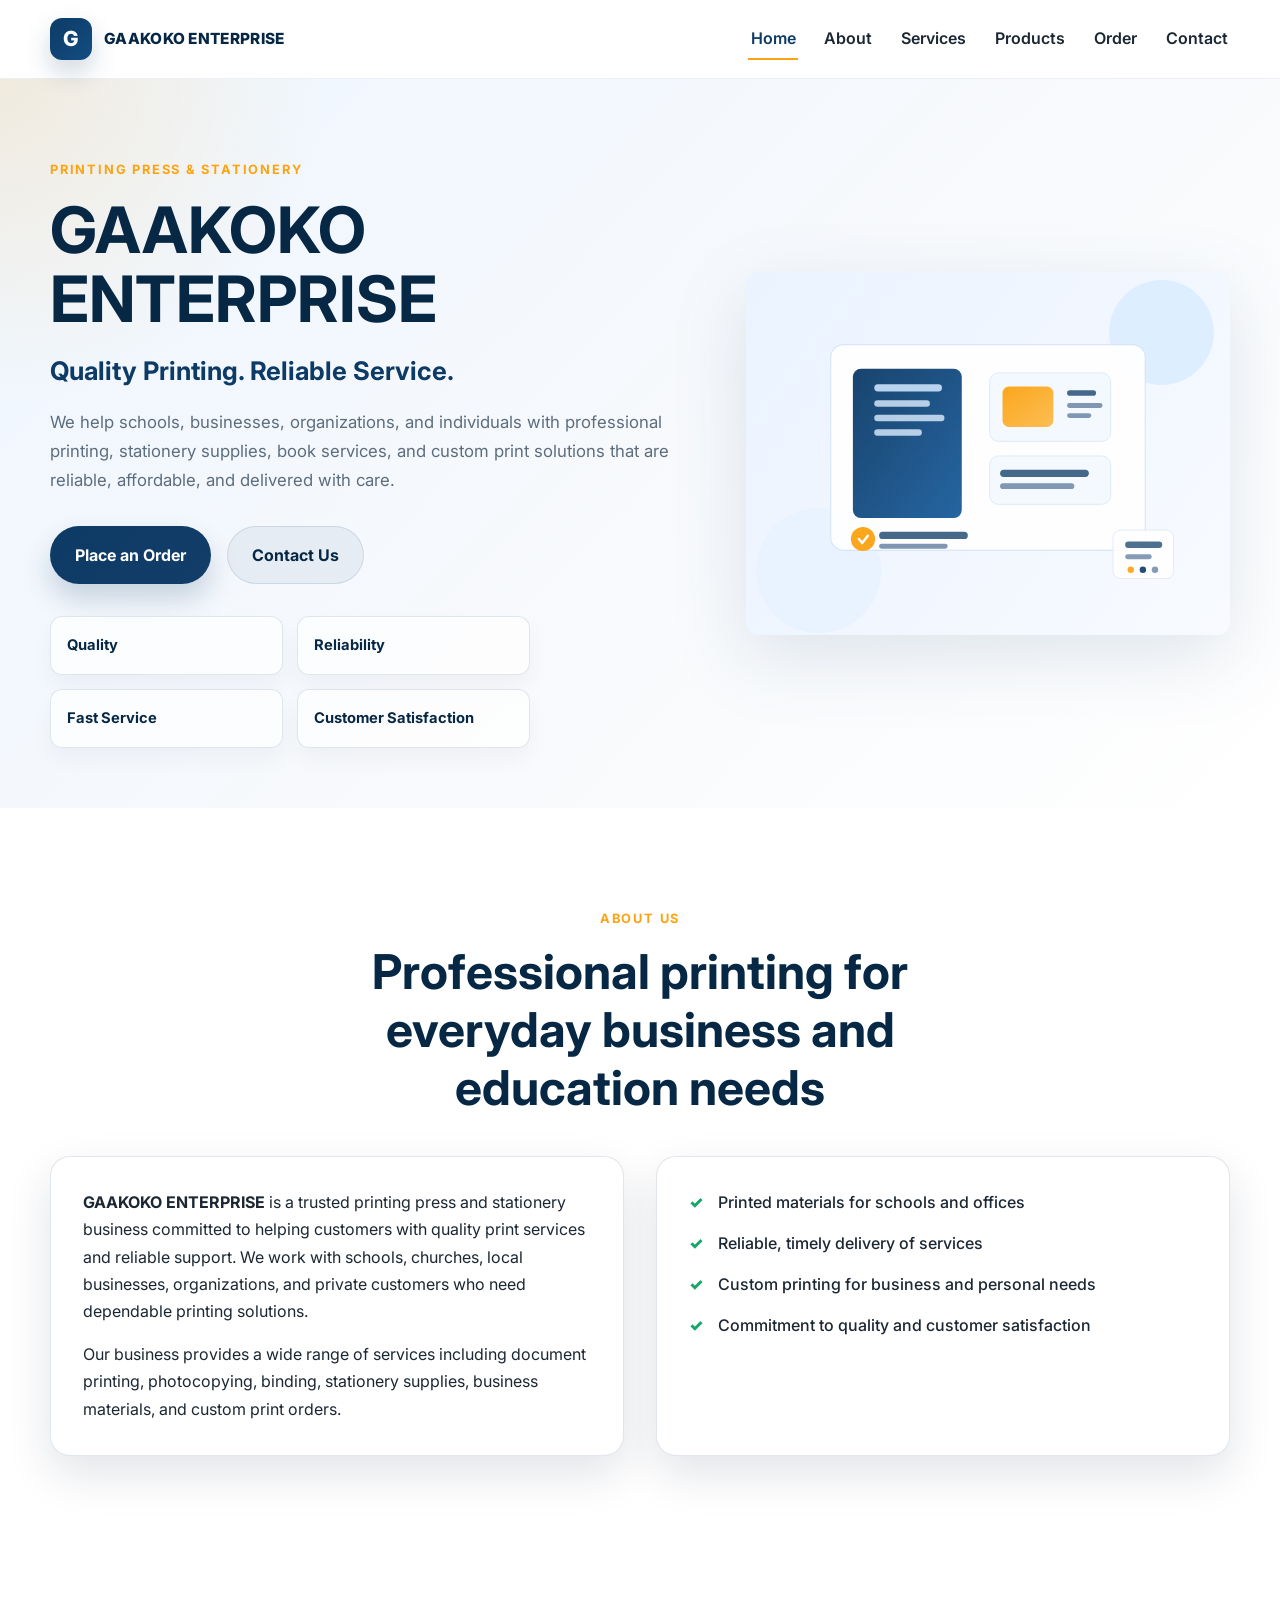
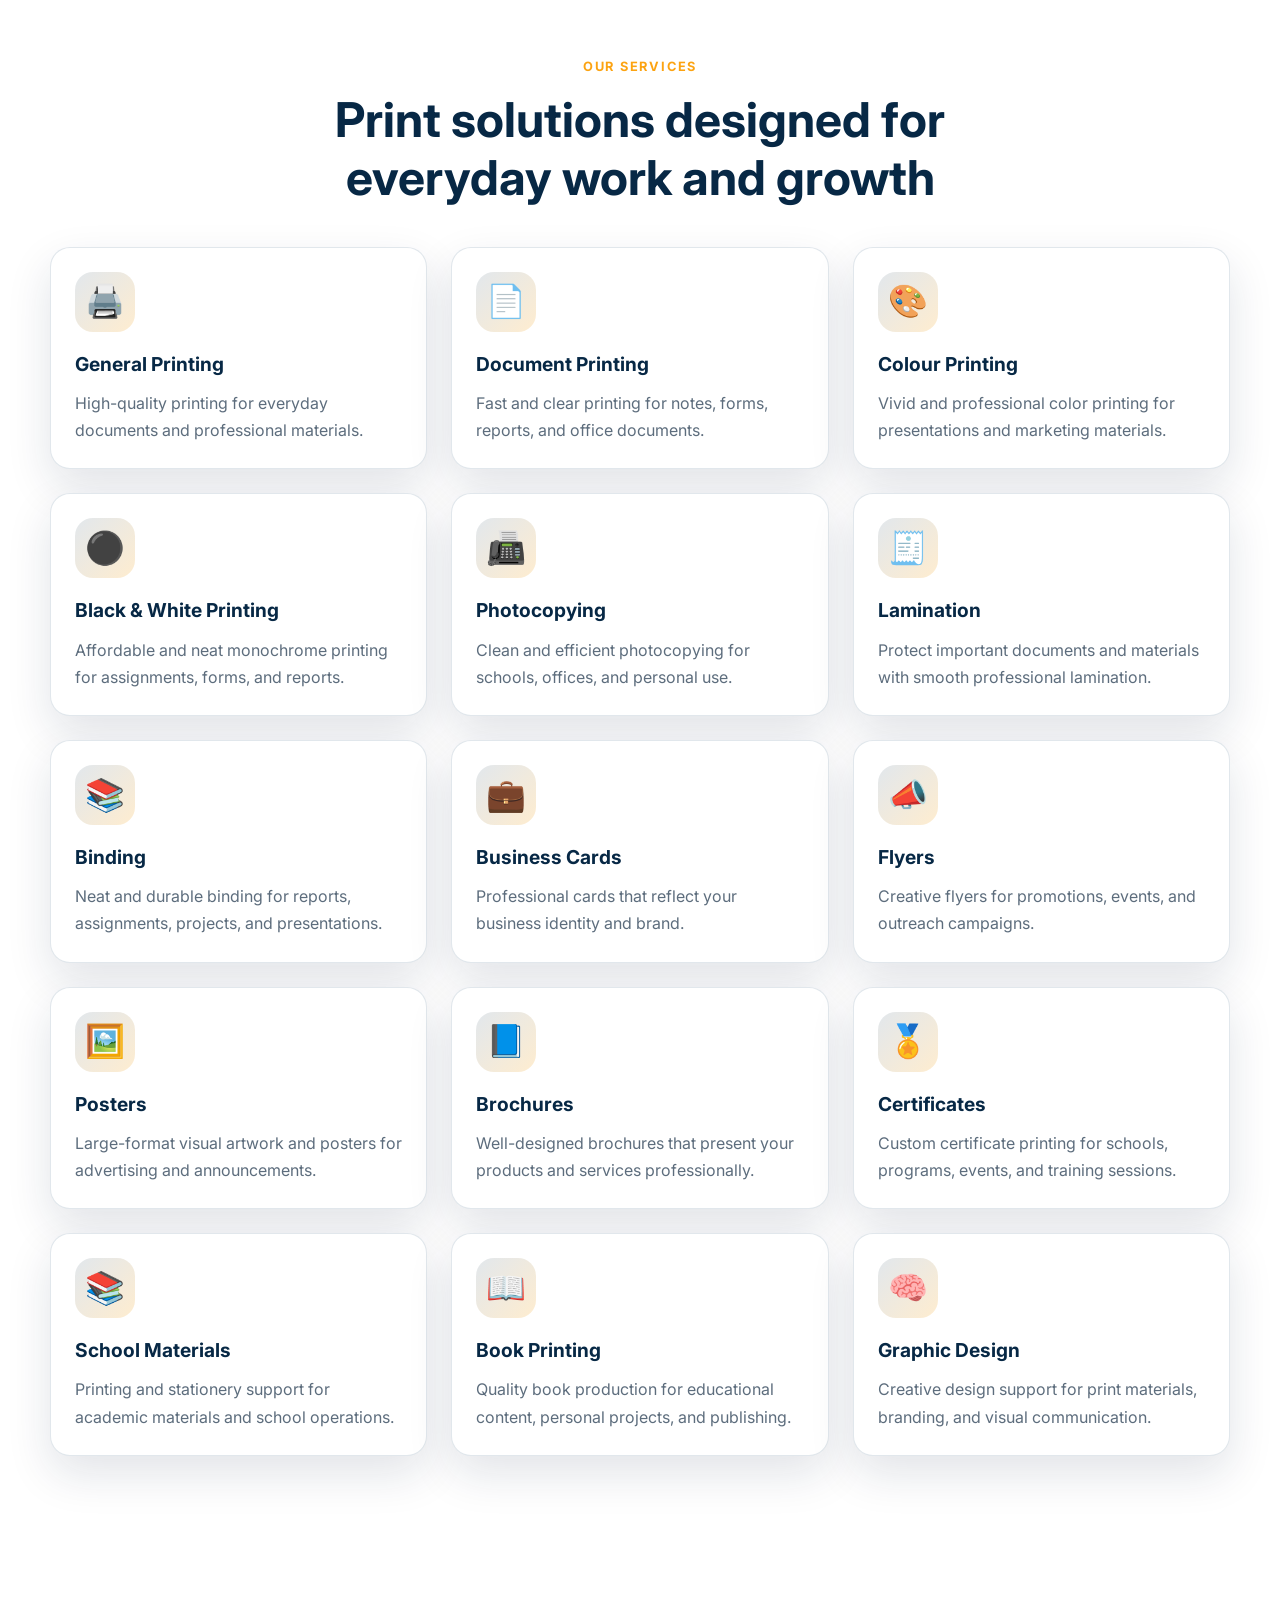
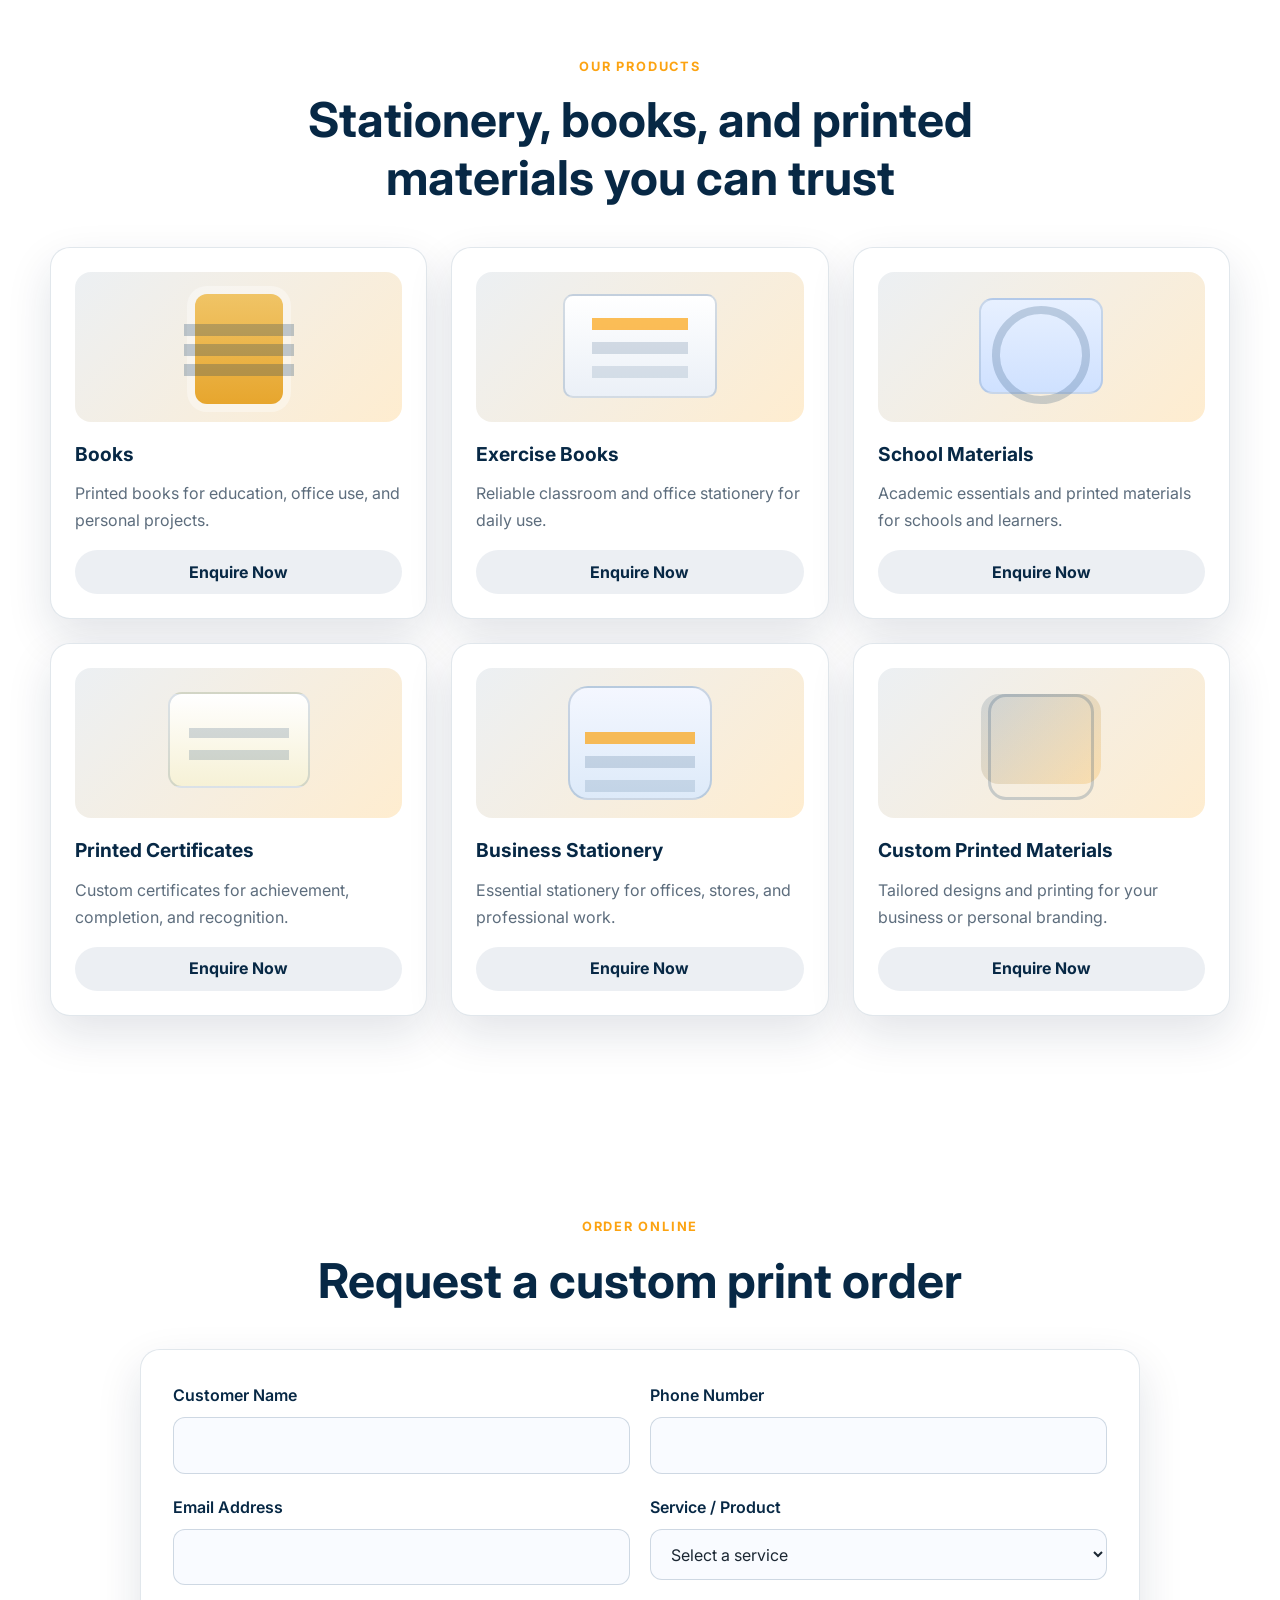
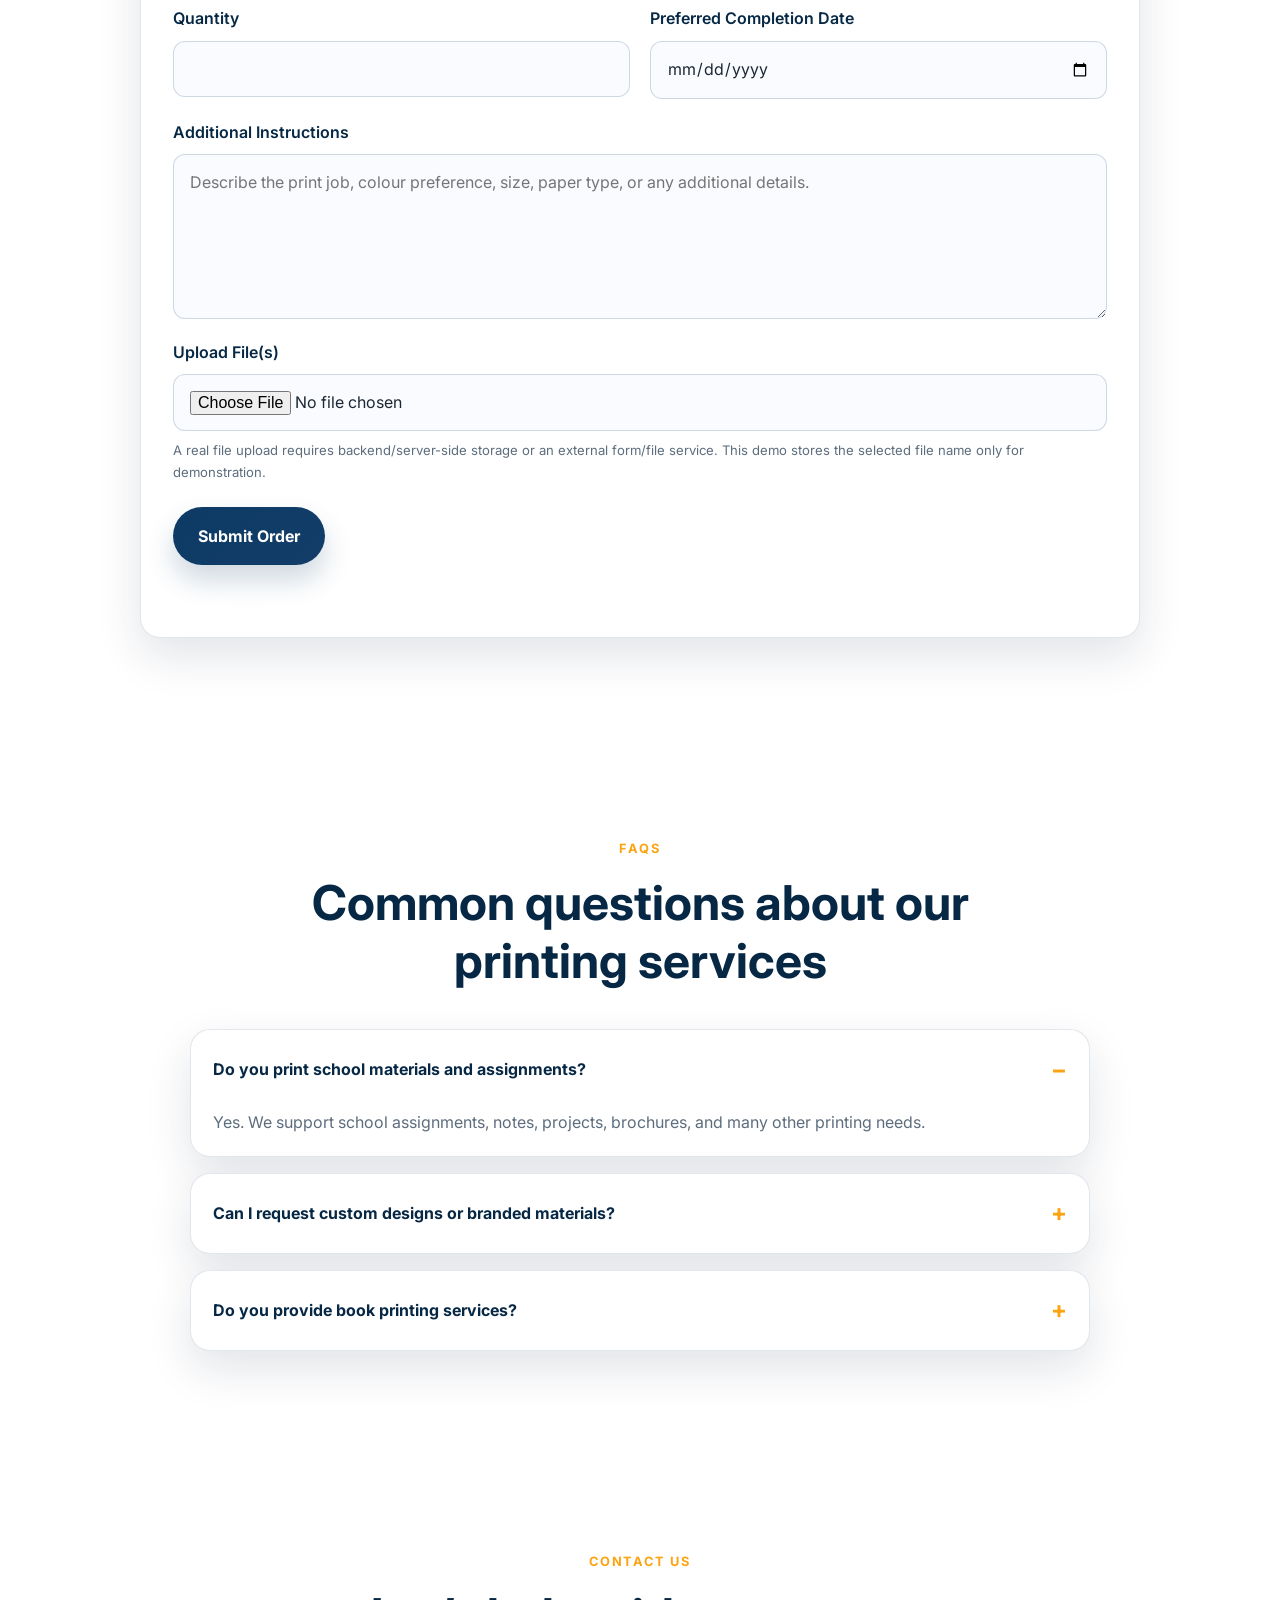
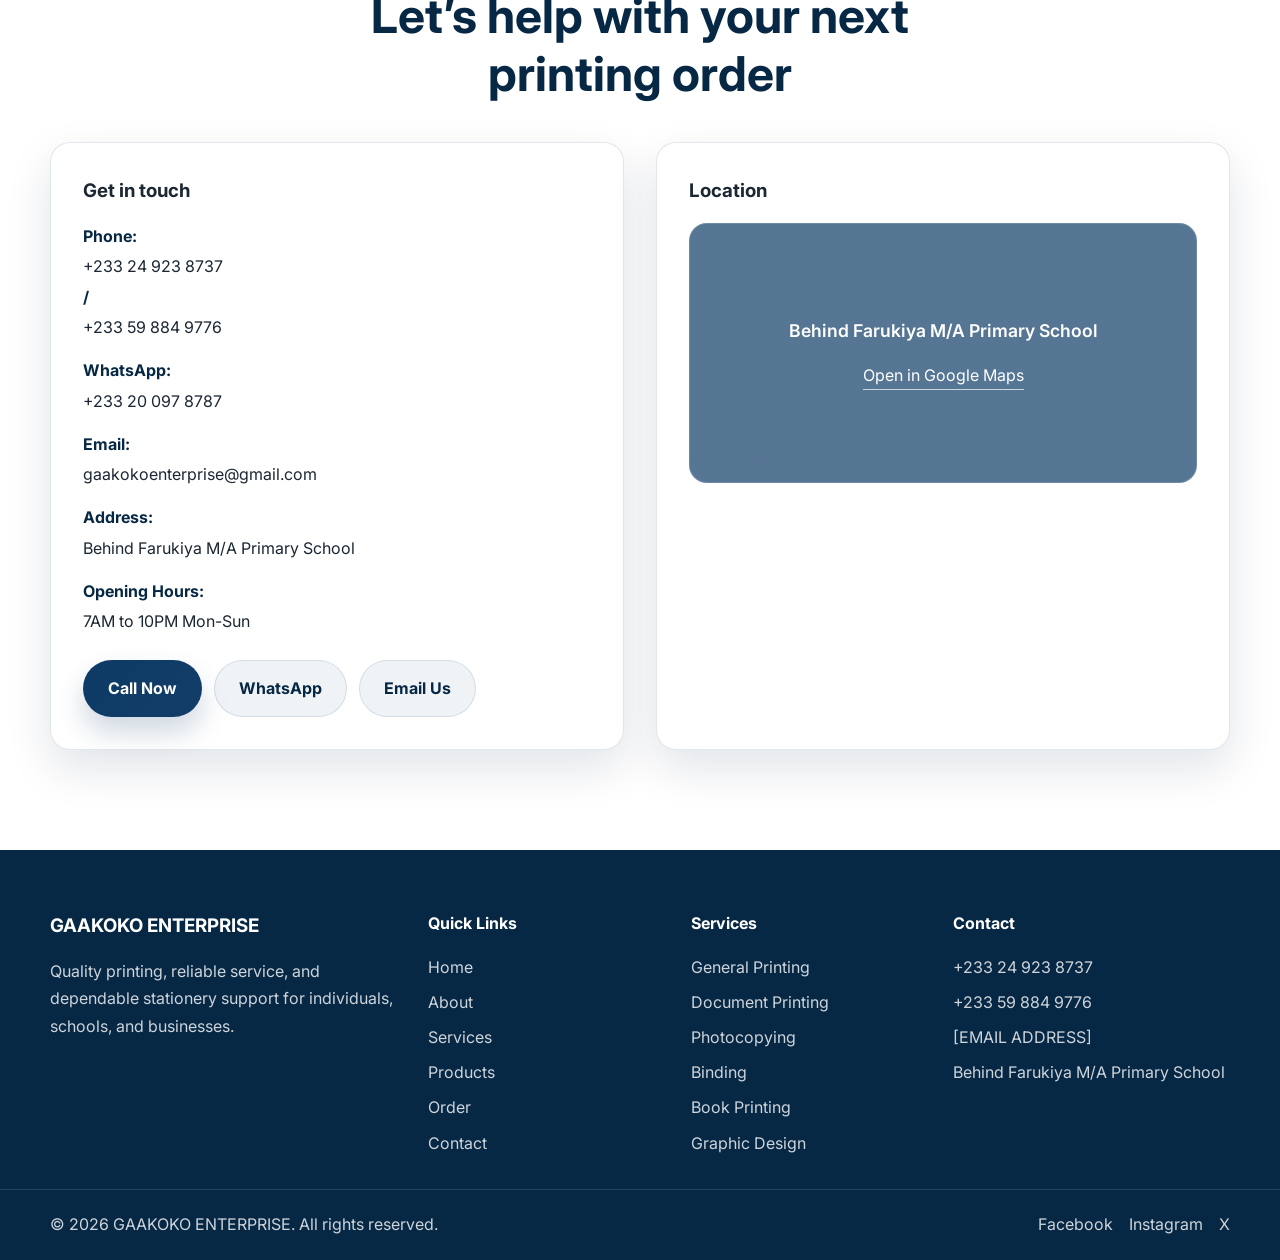
==== commit 8c96086f: "Update email address in contact section Add business email address" ====
--- a/index.html
+++ b/index.html
@@ -429,7 +429,7 @@
                 </li>
                 <li>
                   <span>Email:</span>
-                  <a href="mailto:[EMAIL ADDRESS]">[EMAIL ADDRESS]</a>
+                  <a href="mailto:gaakokoenterprise@gmail.com">gaakokoenterprise@gmail.com</a>
                 </li>
                 <li>
                   <span>Address:</span>
@@ -527,4 +527,4 @@
 
     <script src="script.js"></script>
   </body>
-</html>+</html>
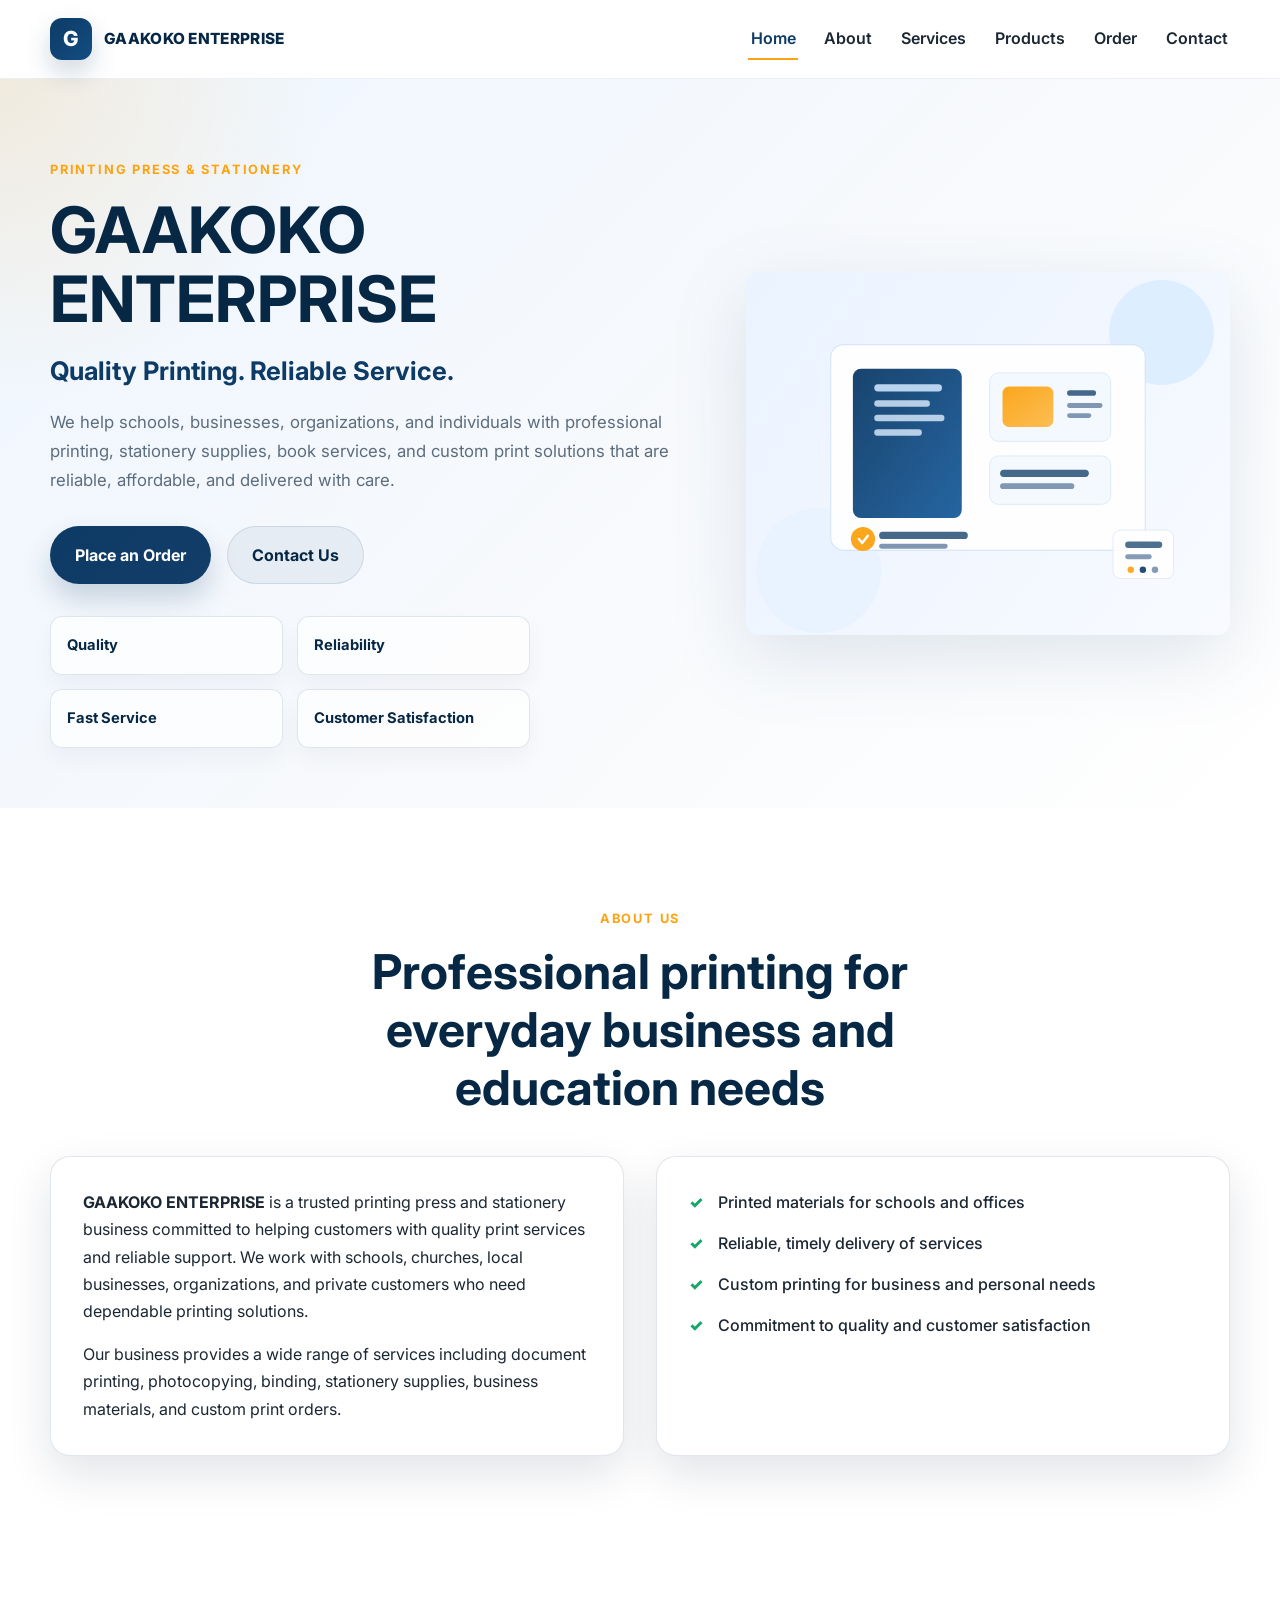
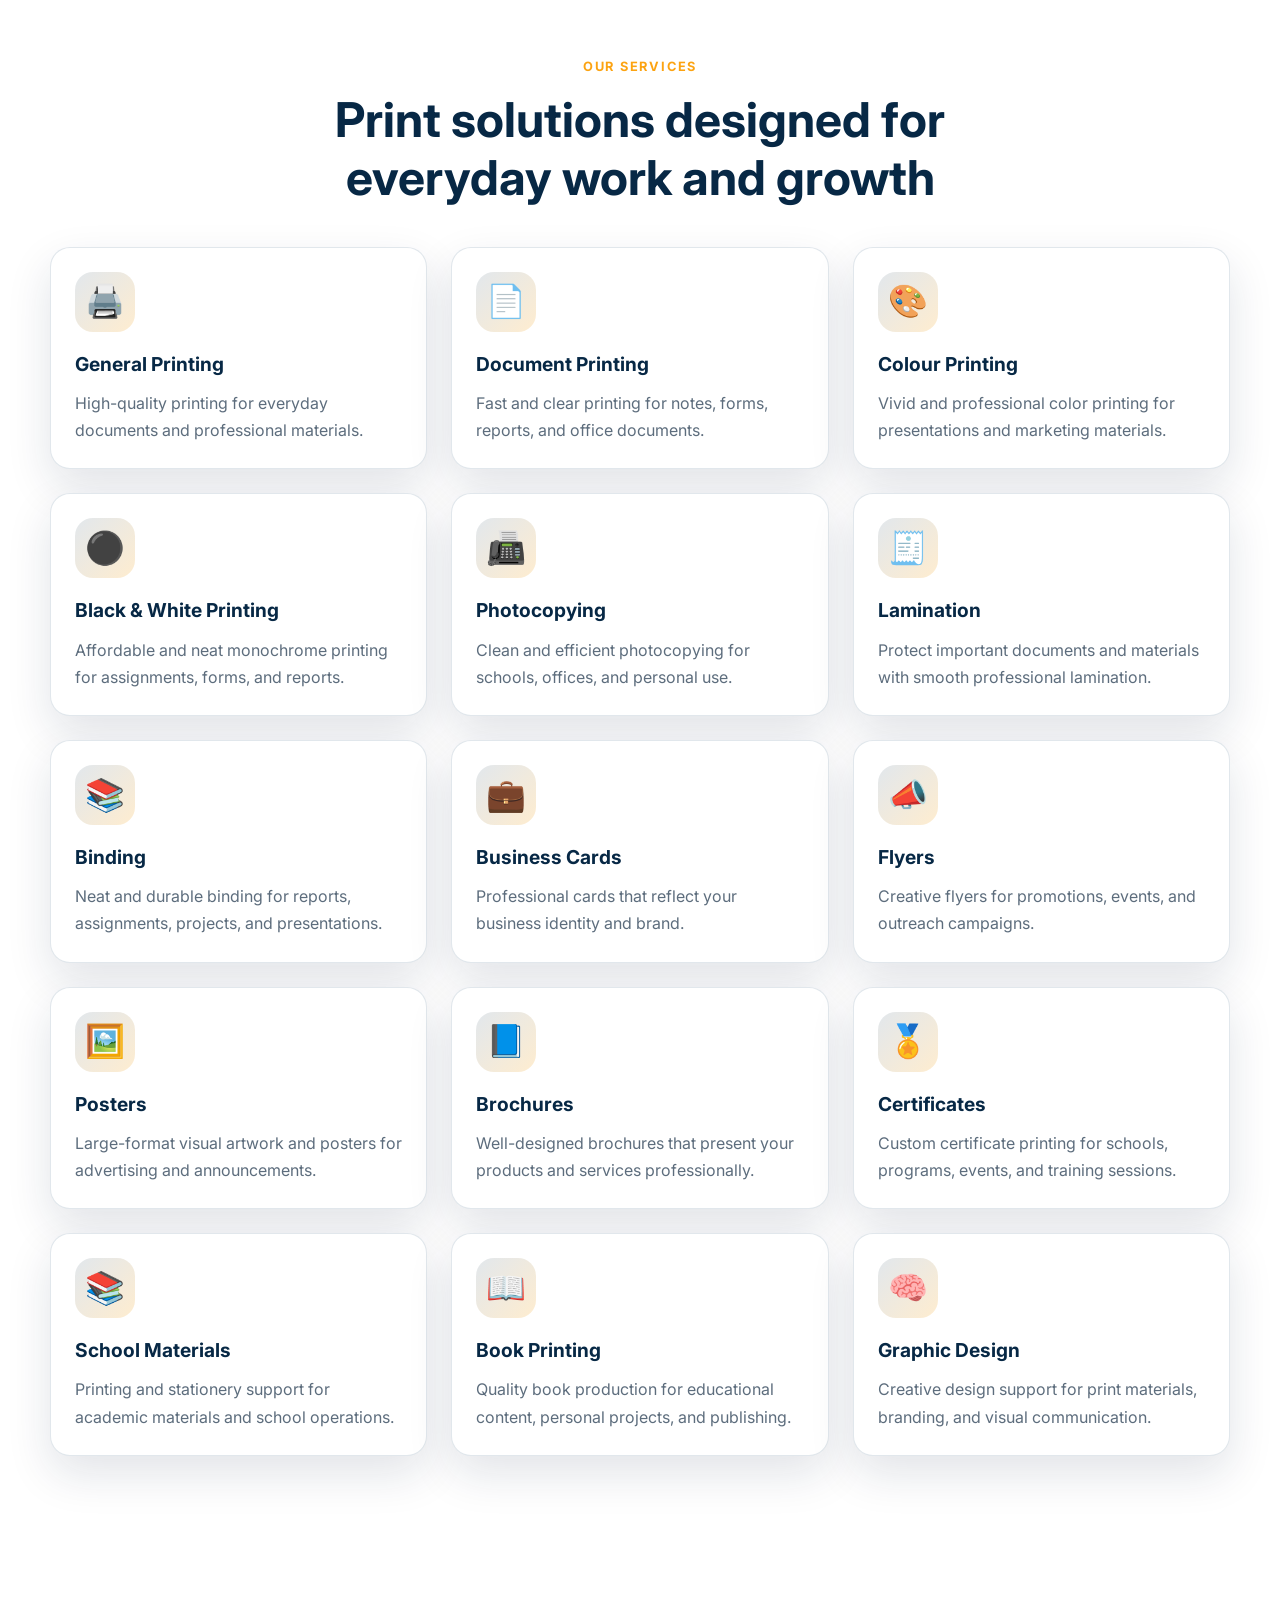
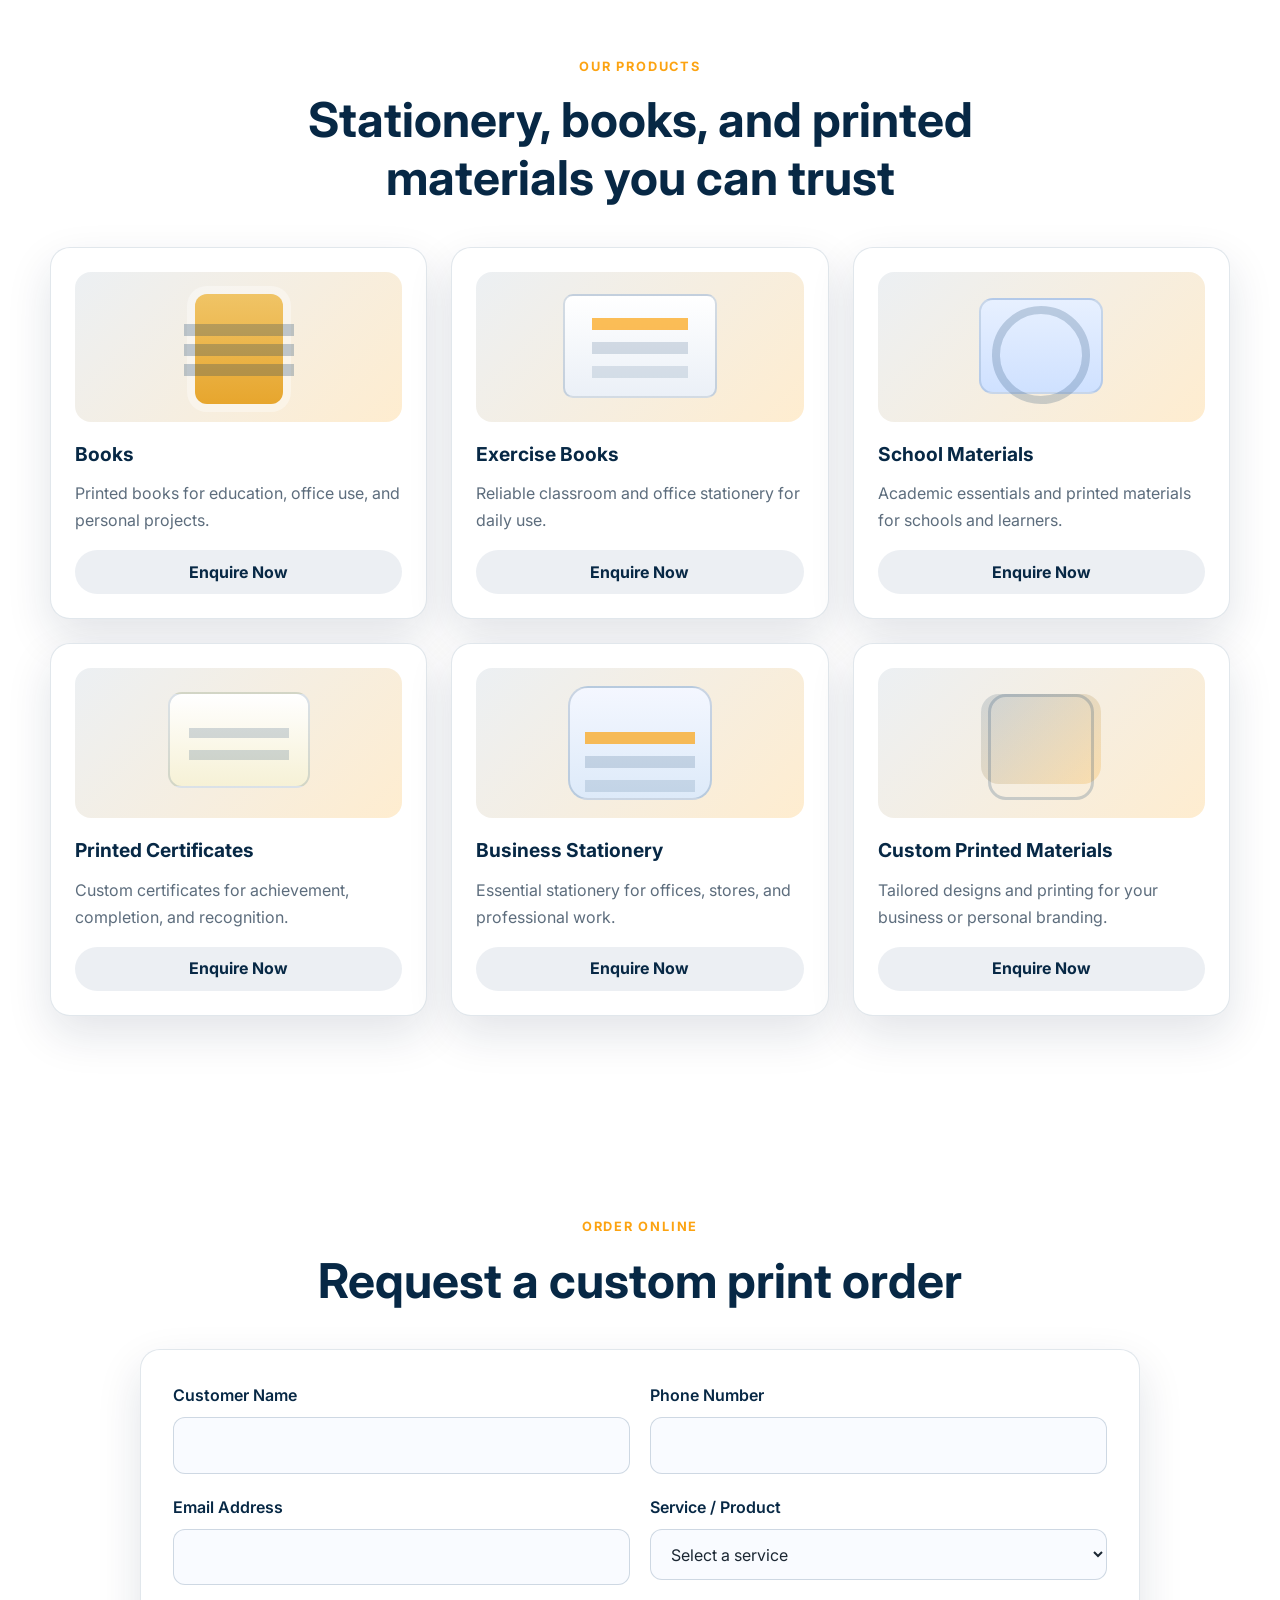
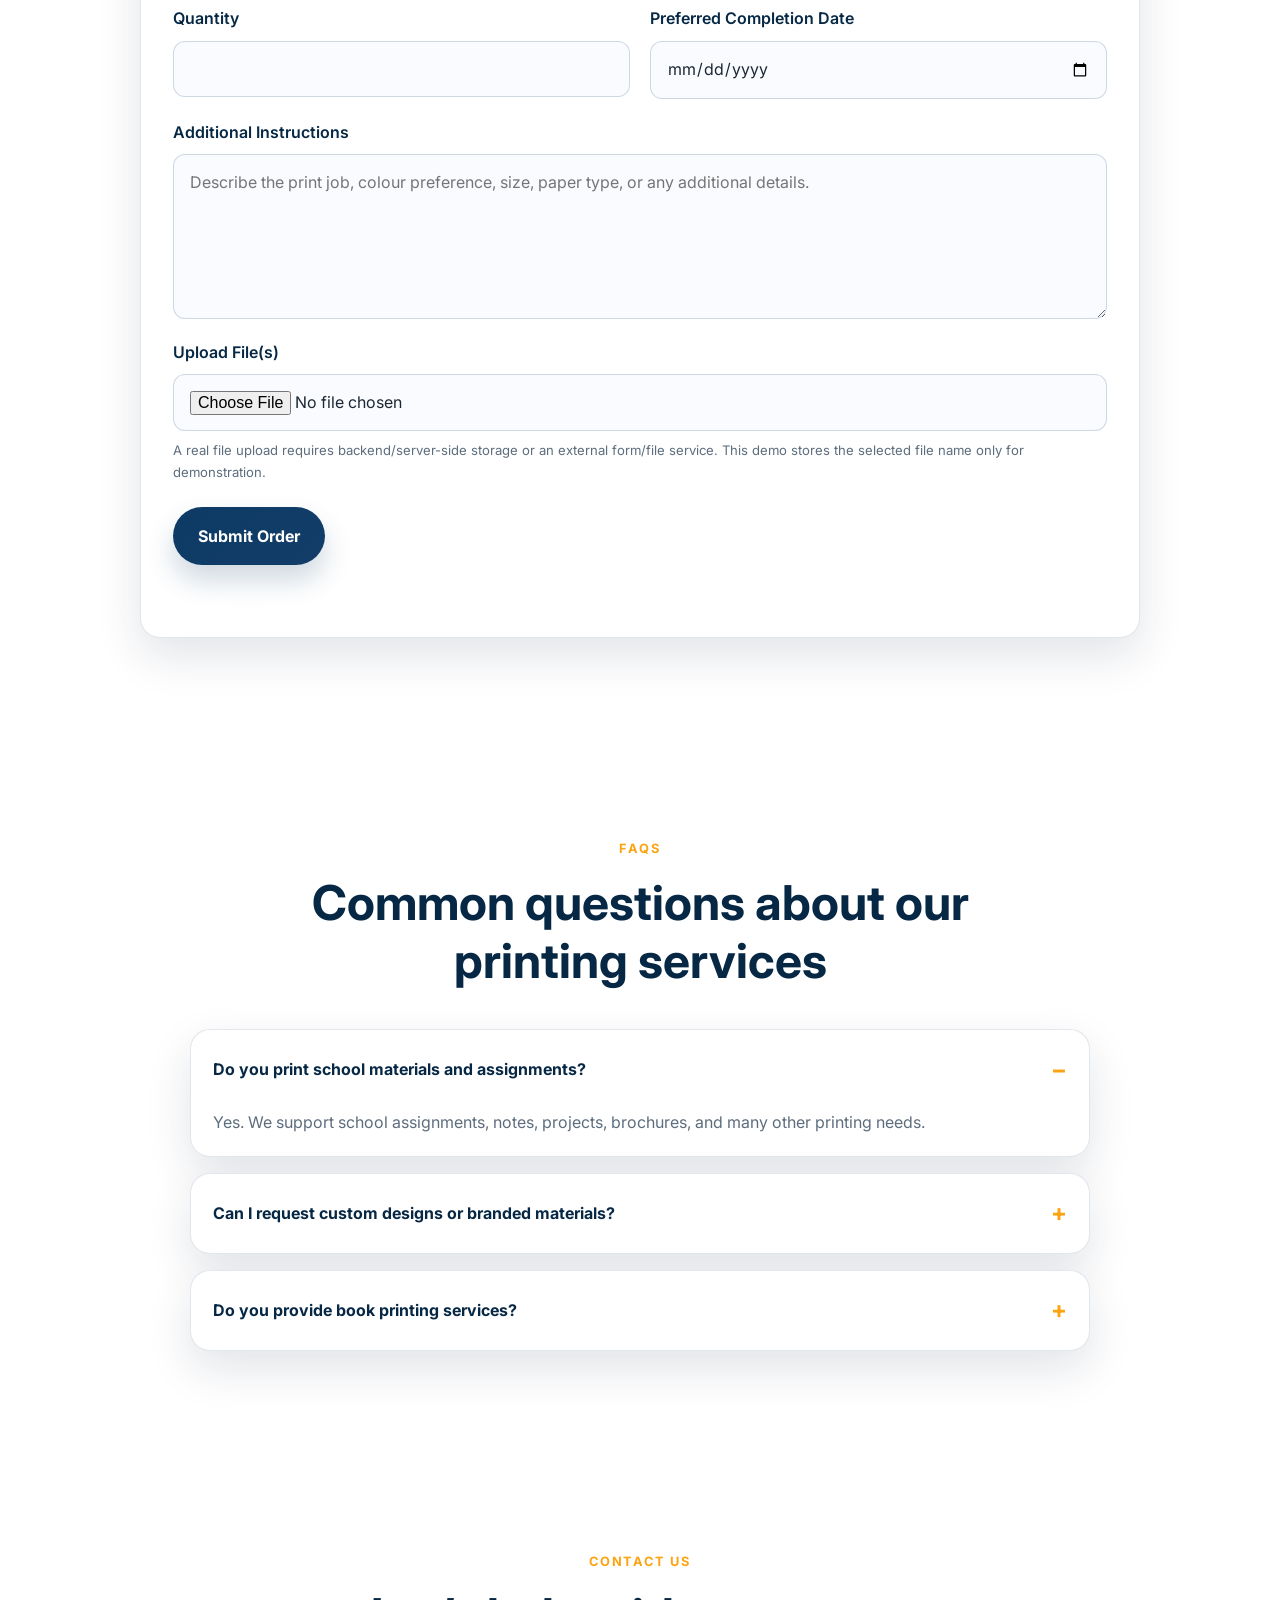
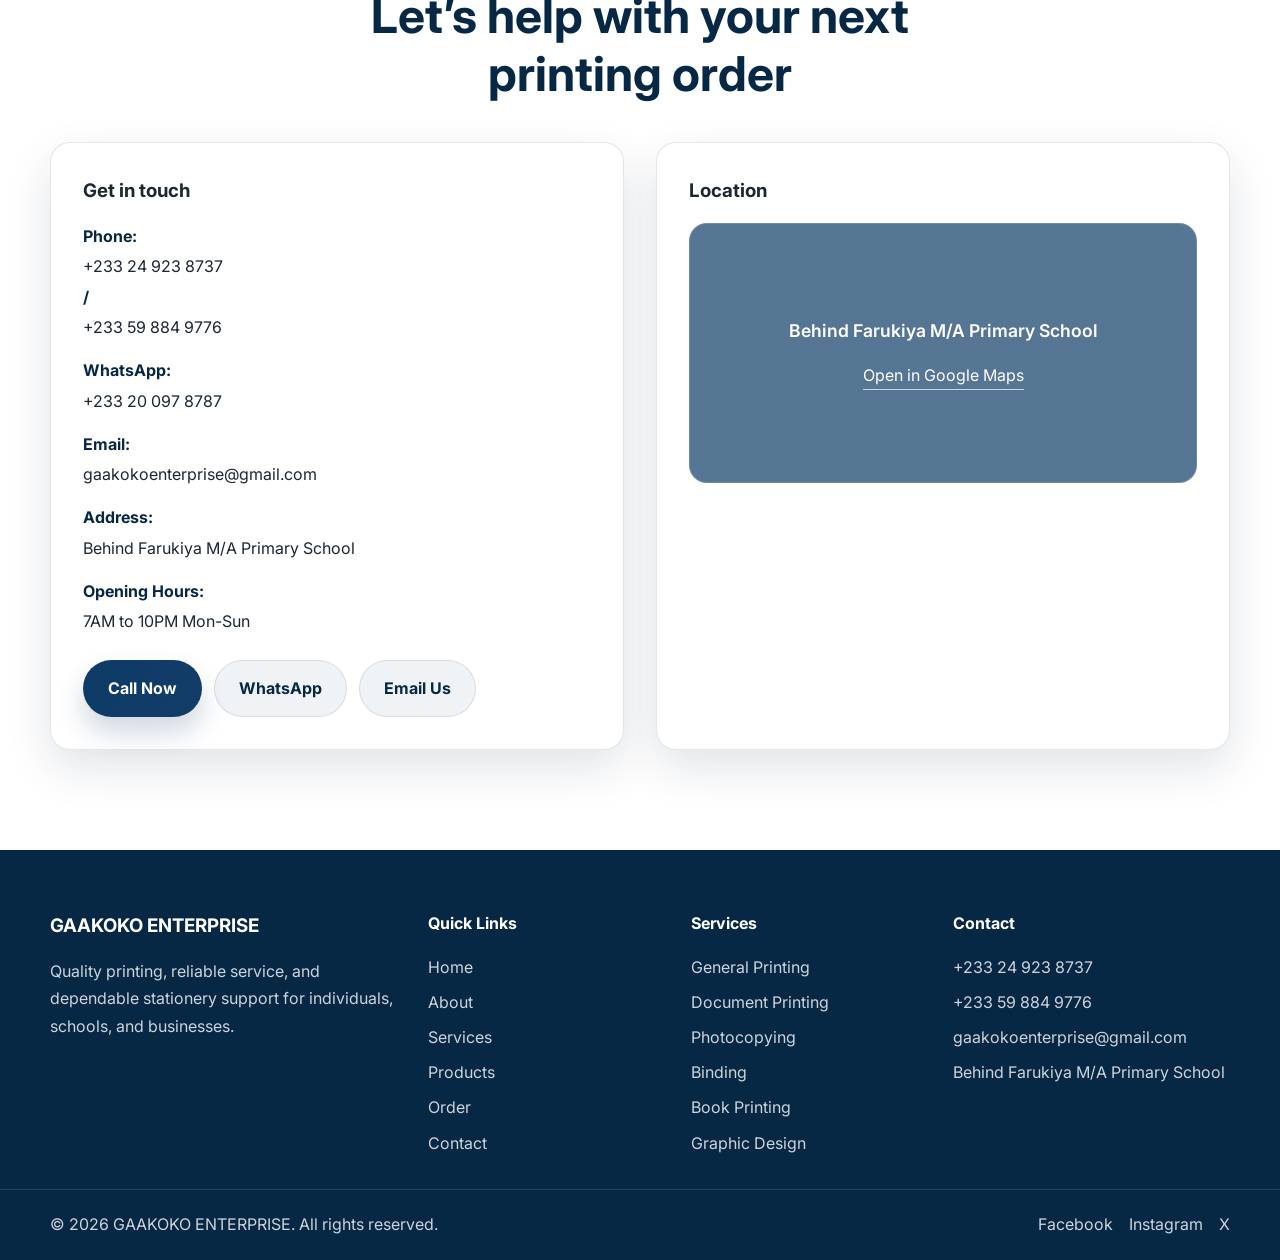
==== commit c4ec4d8e: "Update contact email address in index.html Add business email address" ====
--- a/index.html
+++ b/index.html
@@ -505,7 +505,7 @@
           <ul>
             <li>+233 24 923 8737</li>
             <li>+233 59 884 9776</li>
-            <li>[EMAIL ADDRESS]</li>
+            <li>gaakokoenterprise@gmail.com</li>
             <li>Behind Farukiya M/A Primary School</li>
           </ul>
         </div>
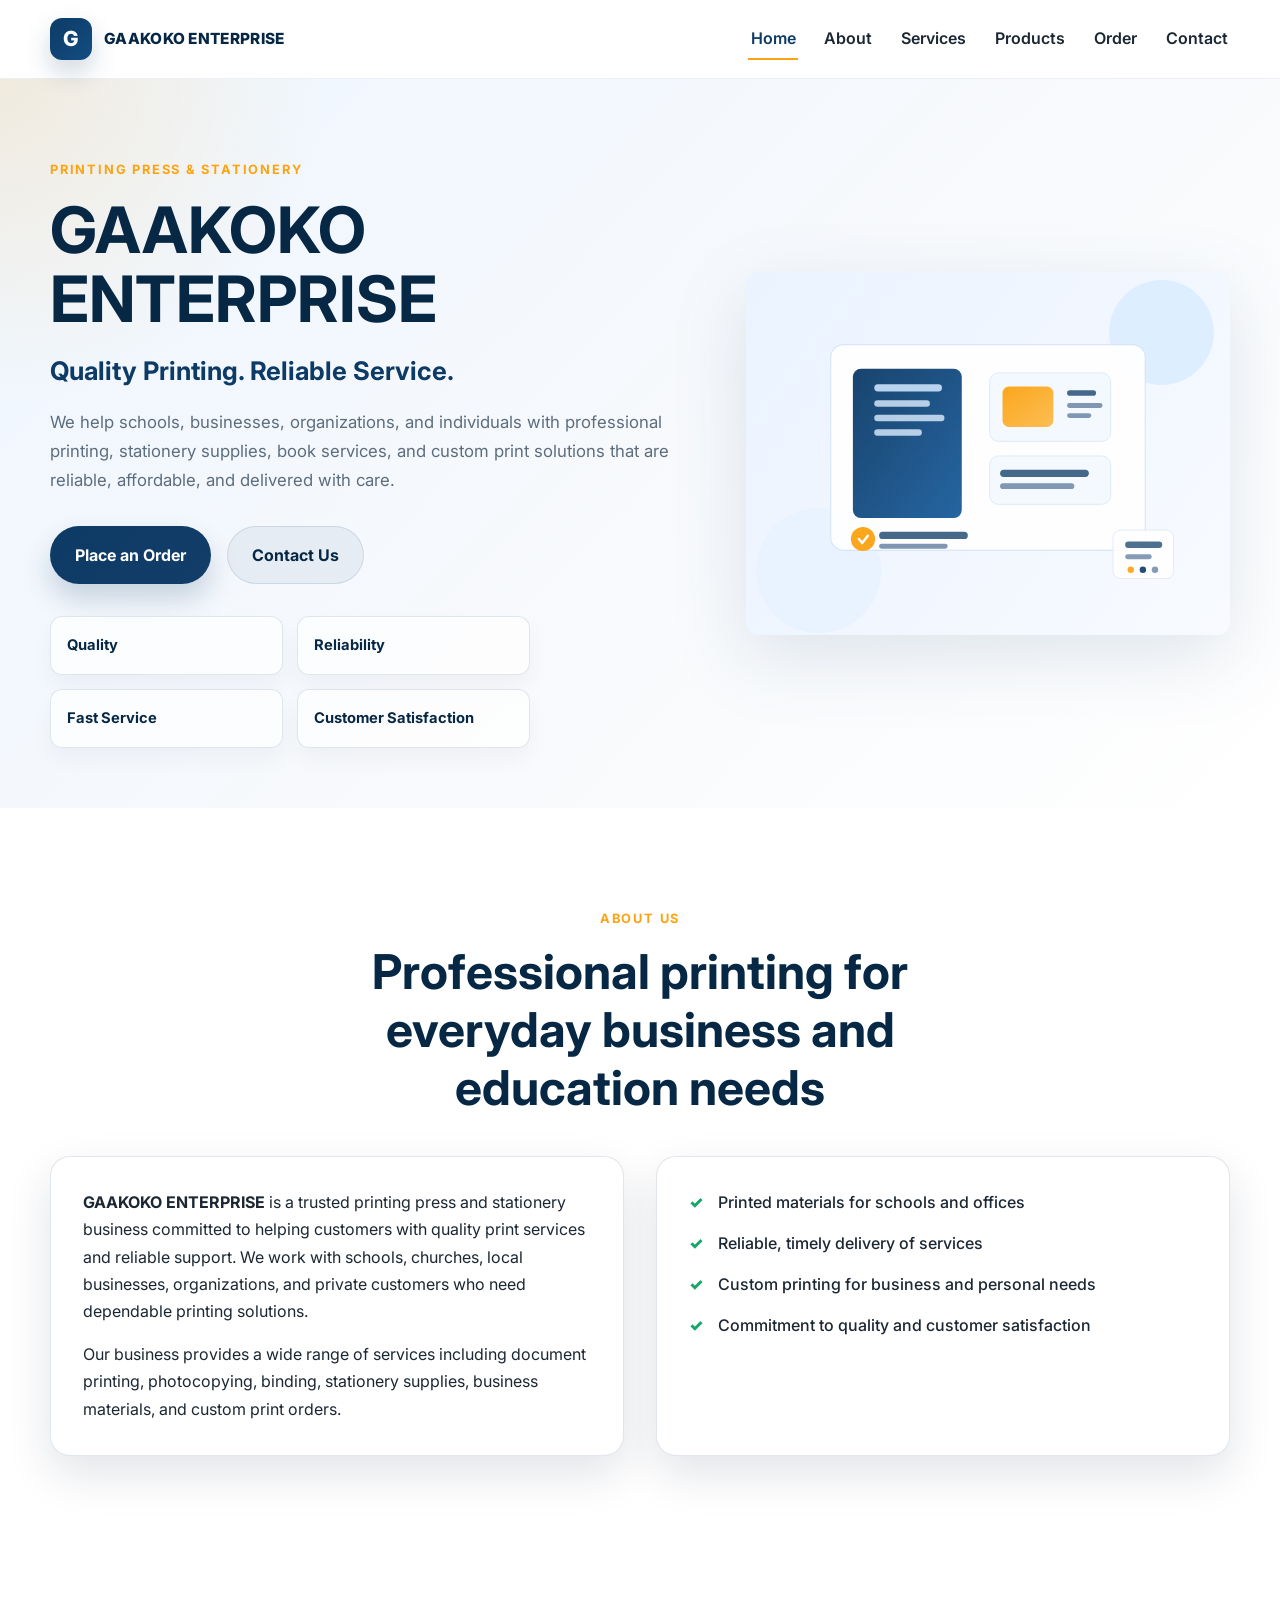
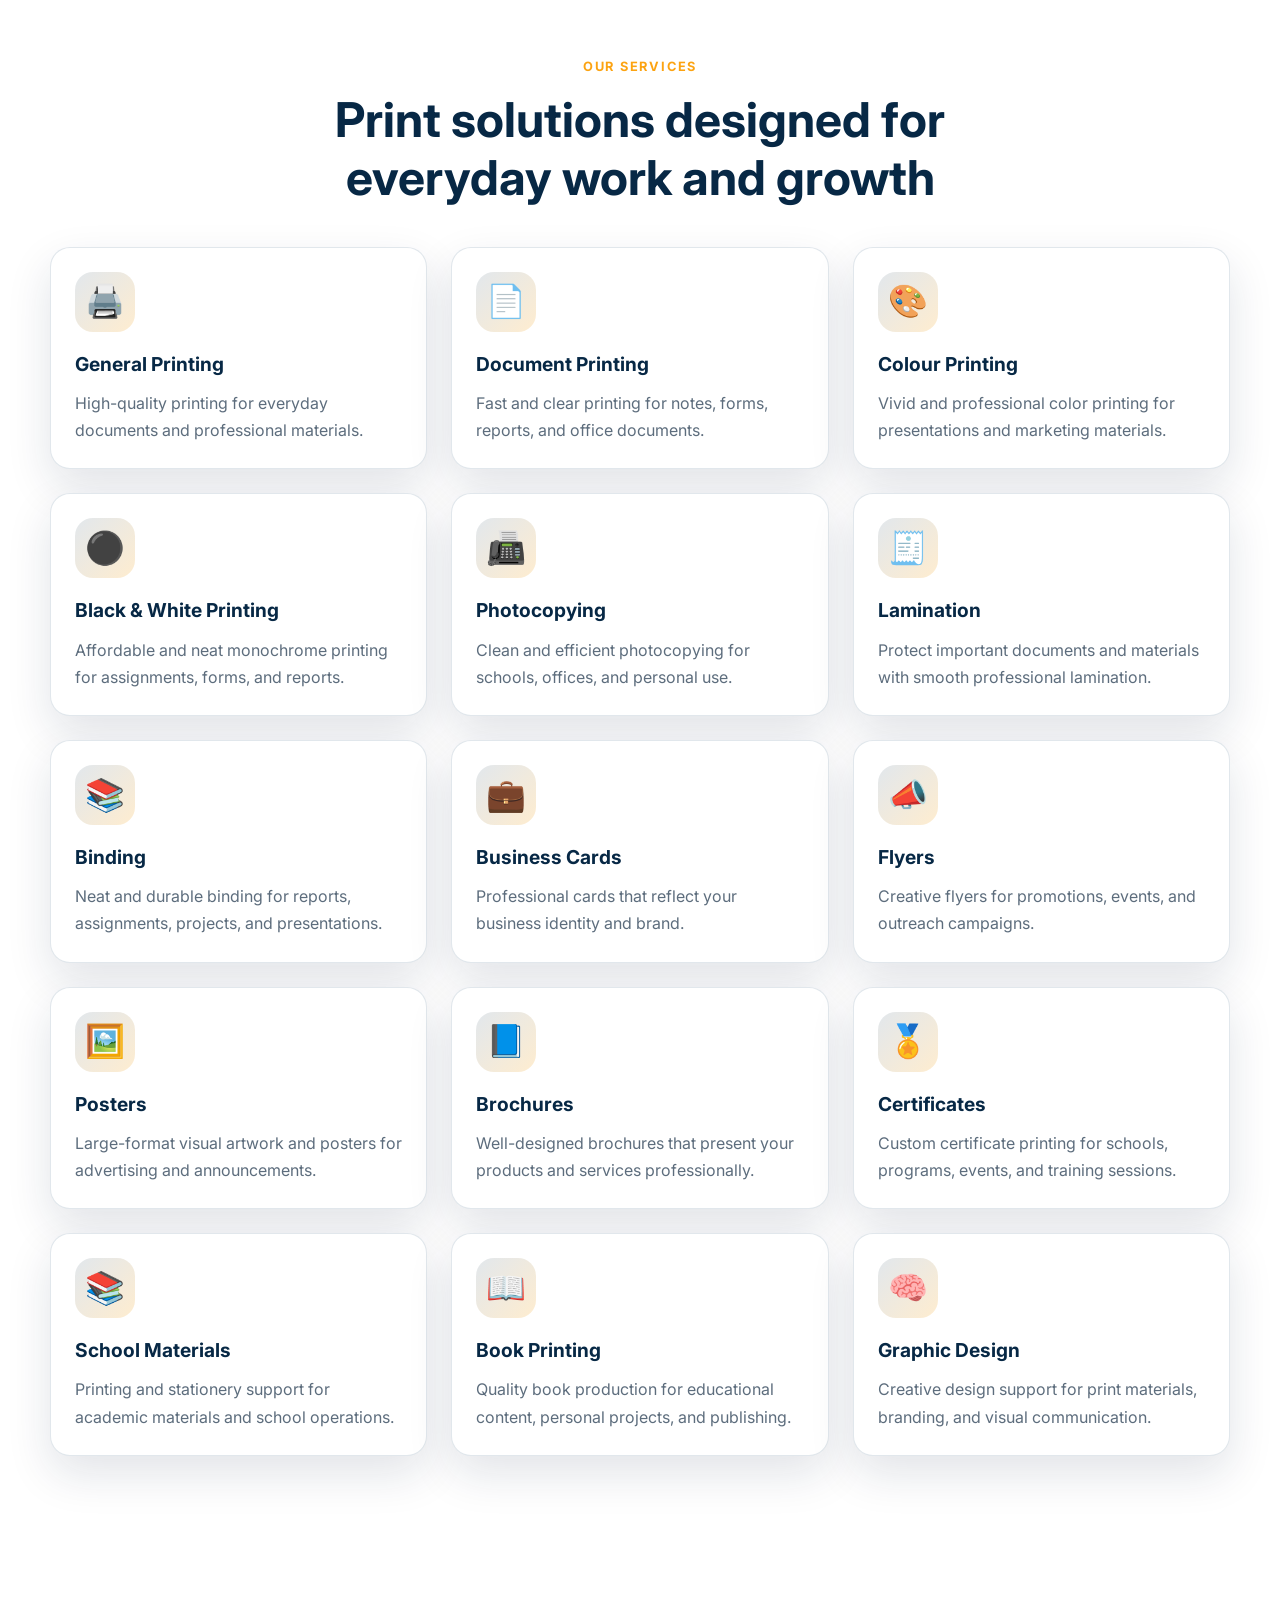
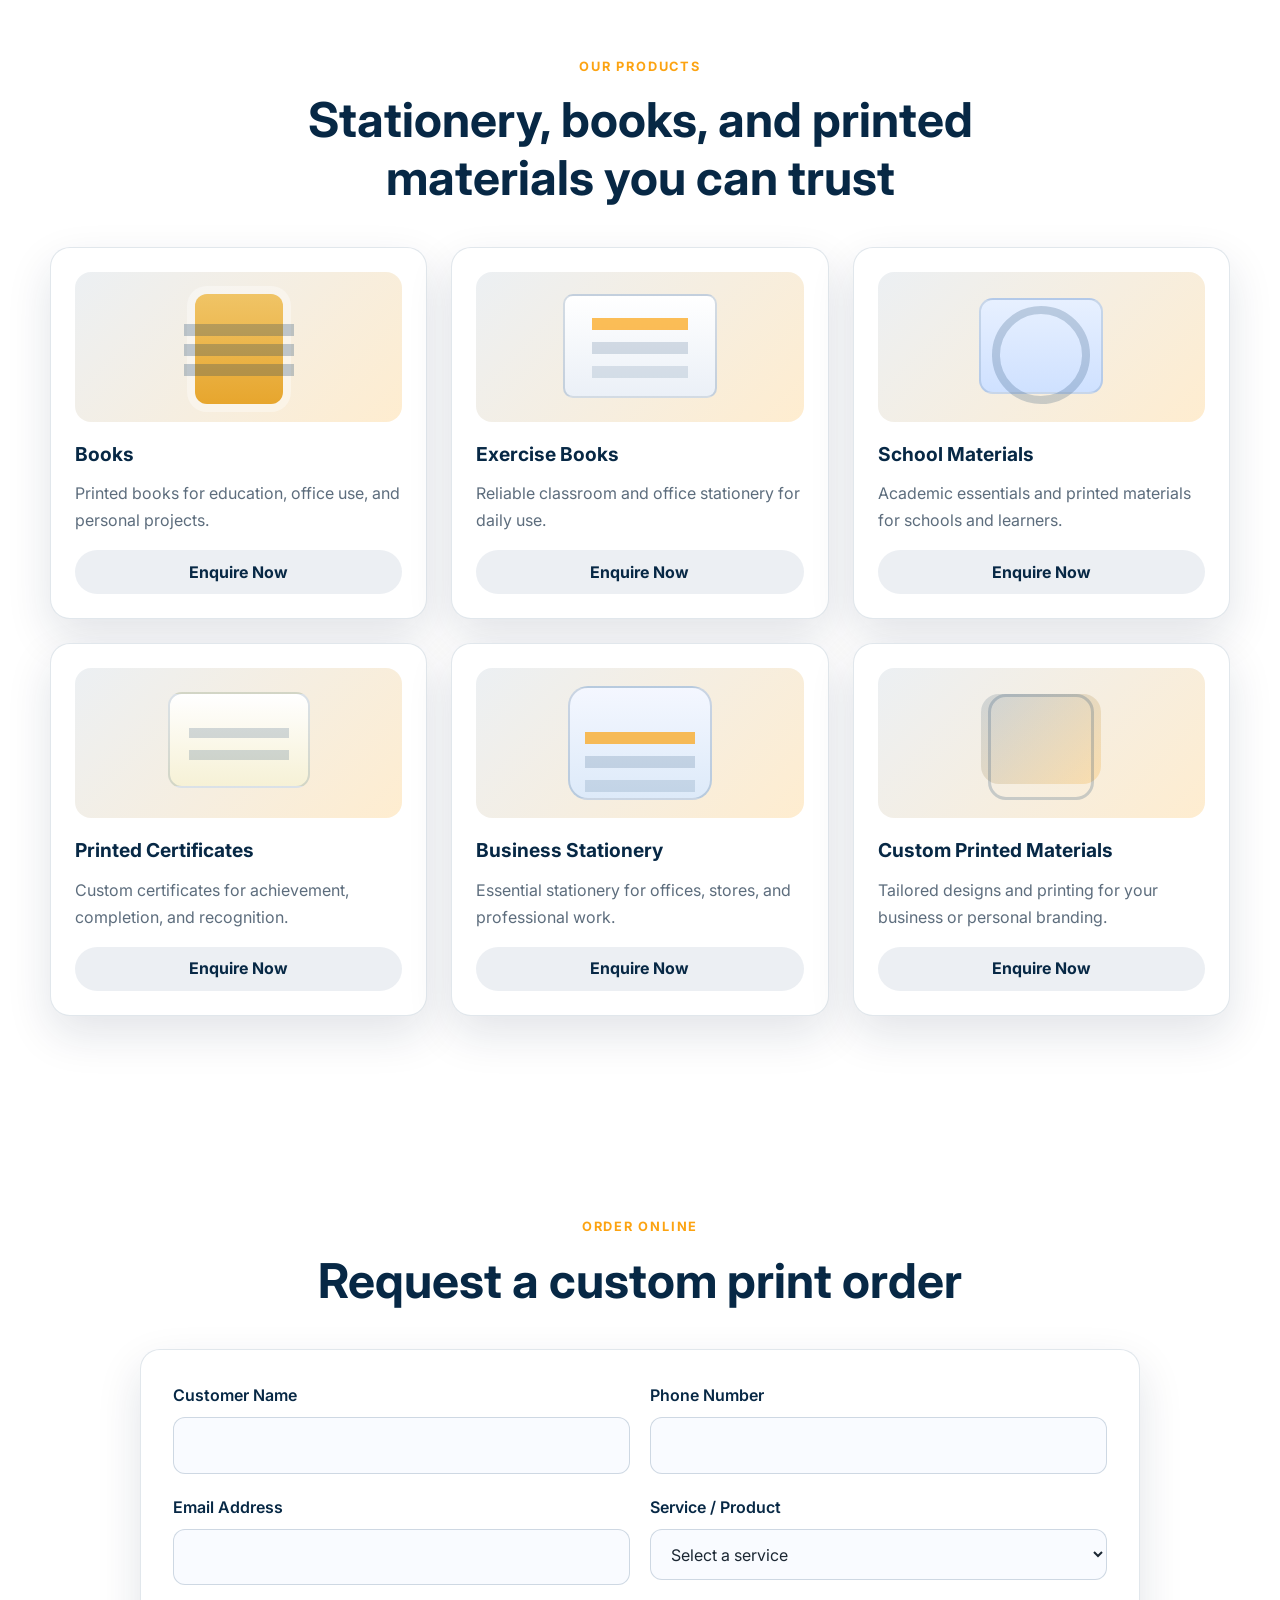
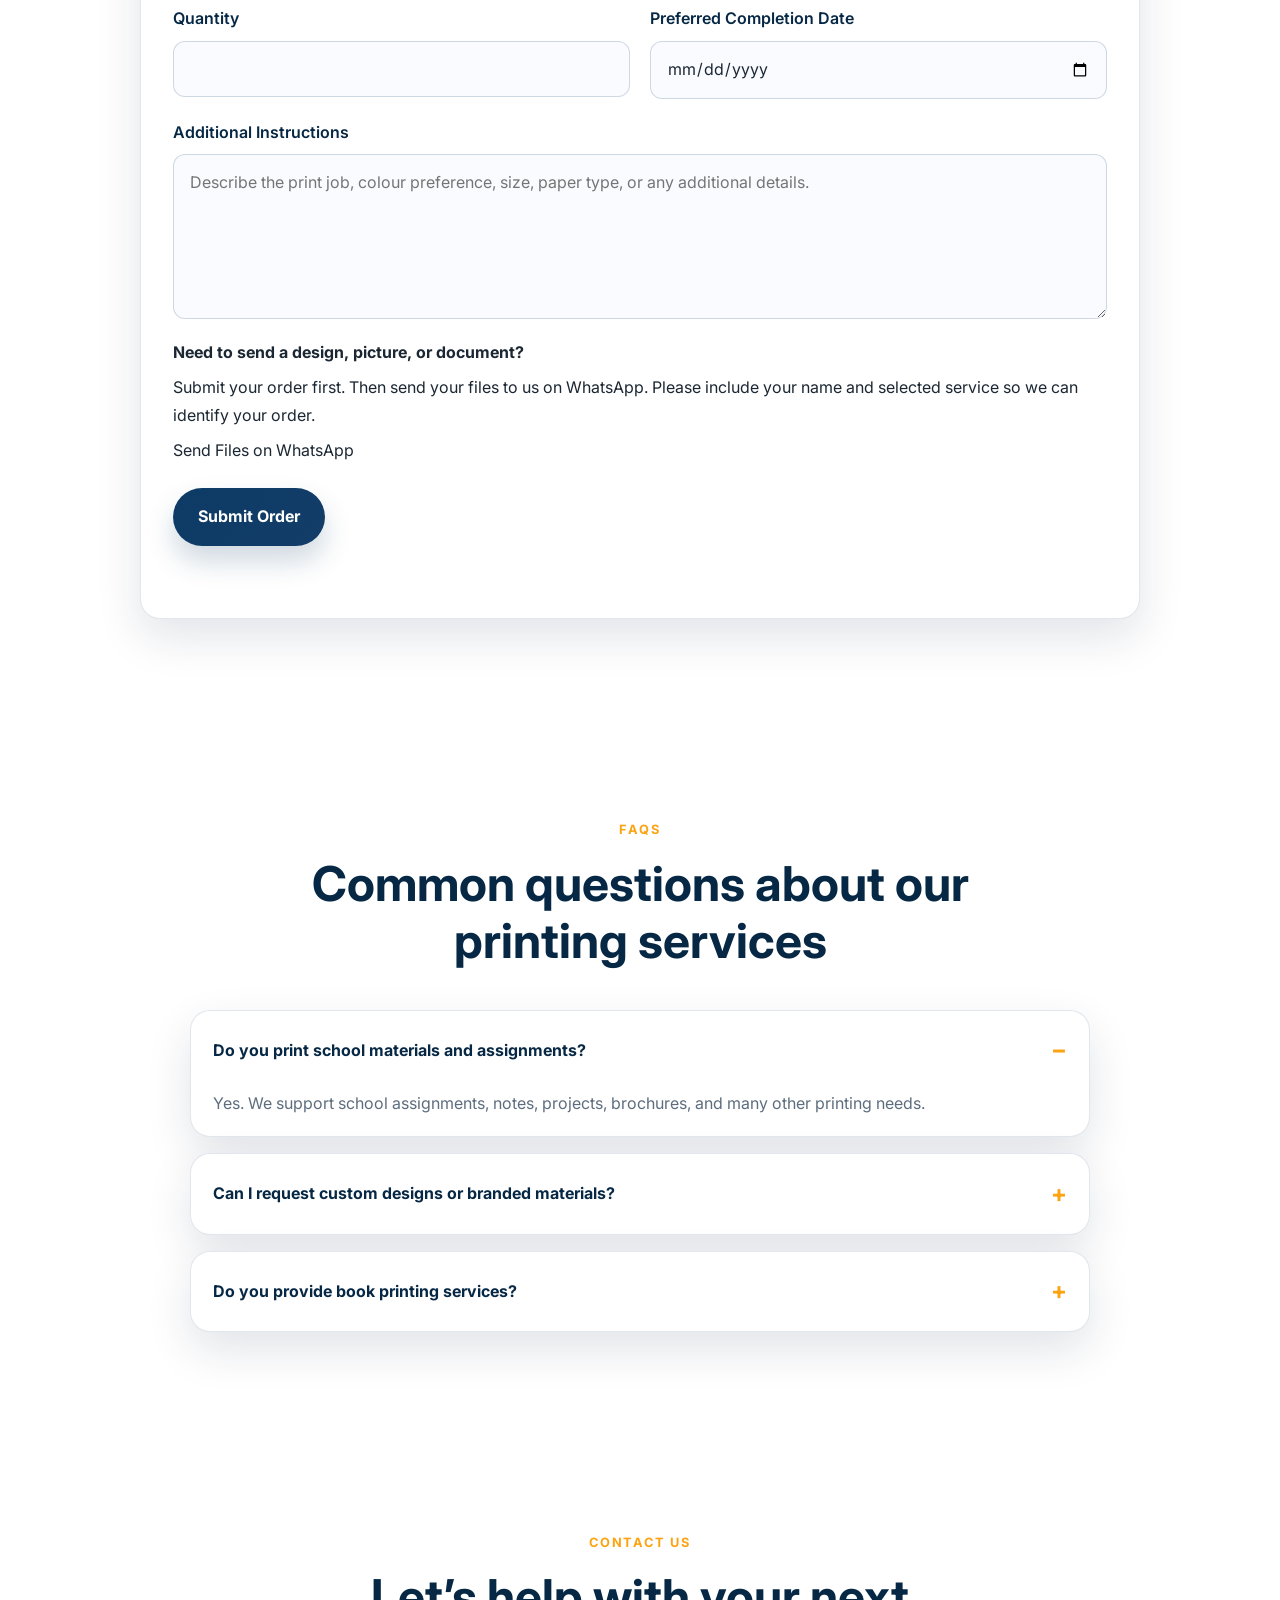
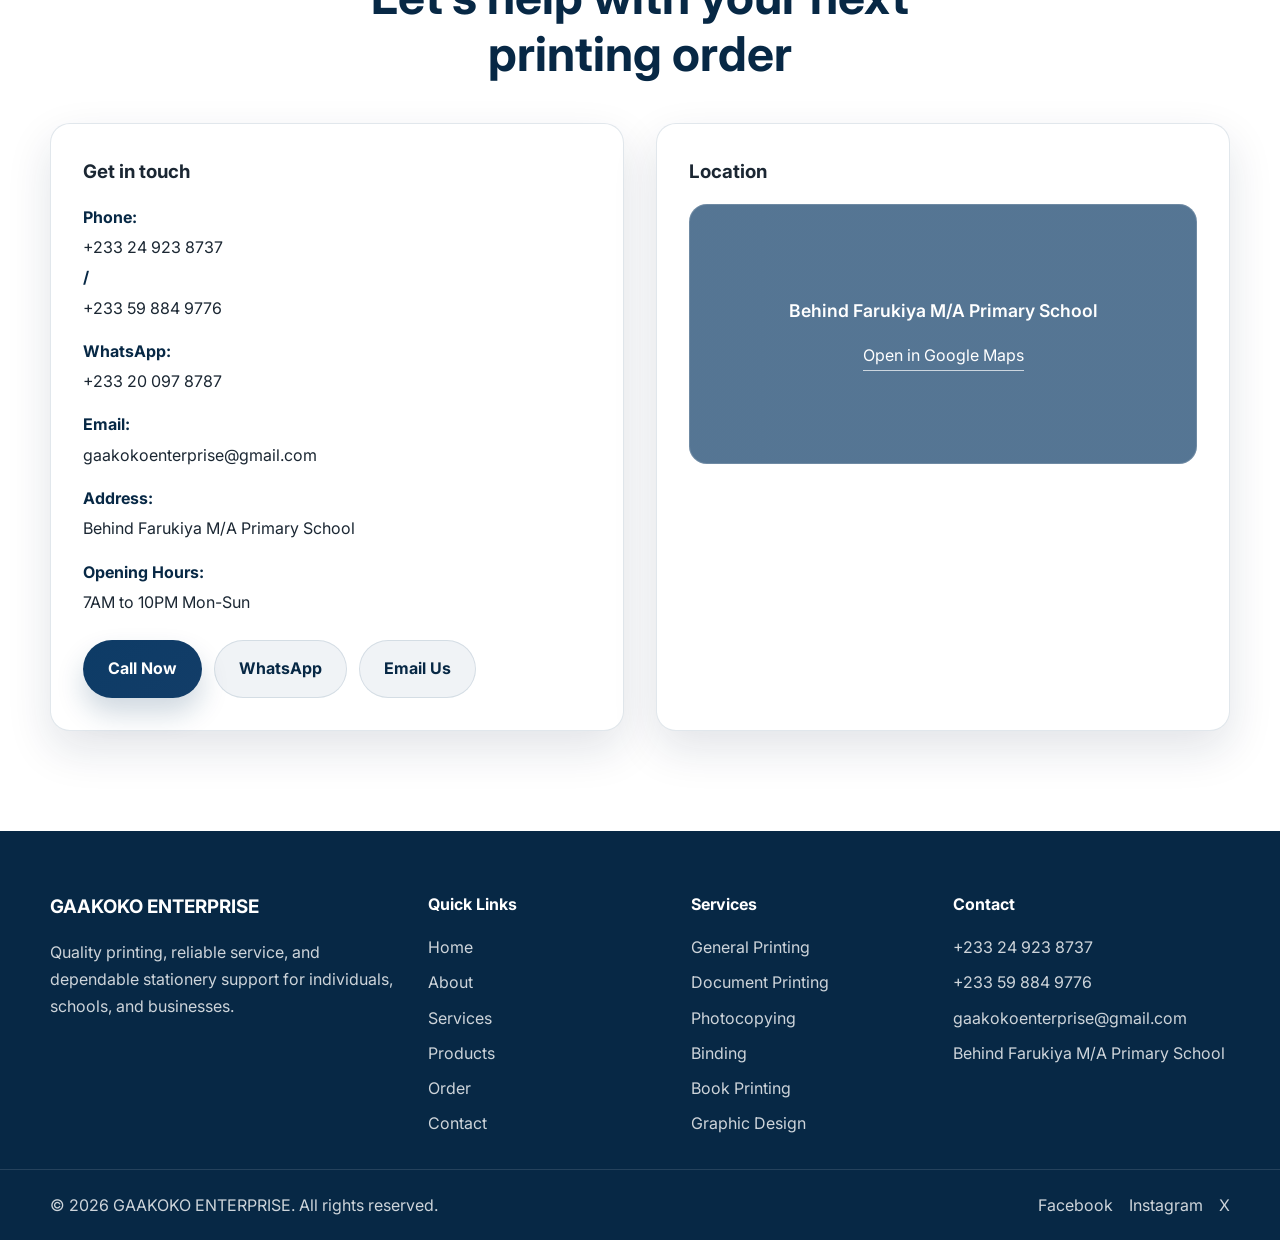
==== commit 0e8a87e0: "Revise file upload instructions and add WhatsApp link Updated file upload section with instructions " ====
--- a/index.html
+++ b/index.html
@@ -349,13 +349,16 @@
                 </div>
 
                 <div class="field full-width upload-field">
-                  <label for="fileUpload">Upload File(s)</label>
-                  <input id="fileUpload" name="fileUpload" type="file" accept=".pdf,.doc,.docx,.png,.jpg,.jpeg,.psd,.cdr" />
-                  <small>
-                    A real file upload requires backend/server-side storage or an external form/file
-                    service. This demo stores the selected file name only for demonstration.
-                  </small>
-                </div>
+  <p><strong>Need to send a design, picture, or document?</strong></p>
+  <p>
+    Submit your order first. Then send your files to us on WhatsApp.
+    Please include your name and selected service so we can identify your order.
+  </p>
+  <a href="https://wa.me/233200978787" target="_blank" rel="noopener noreferrer">
+    Send Files on WhatsApp
+  </a>
+</div>
+                
               </div>
 
               <div class="form-actions">
